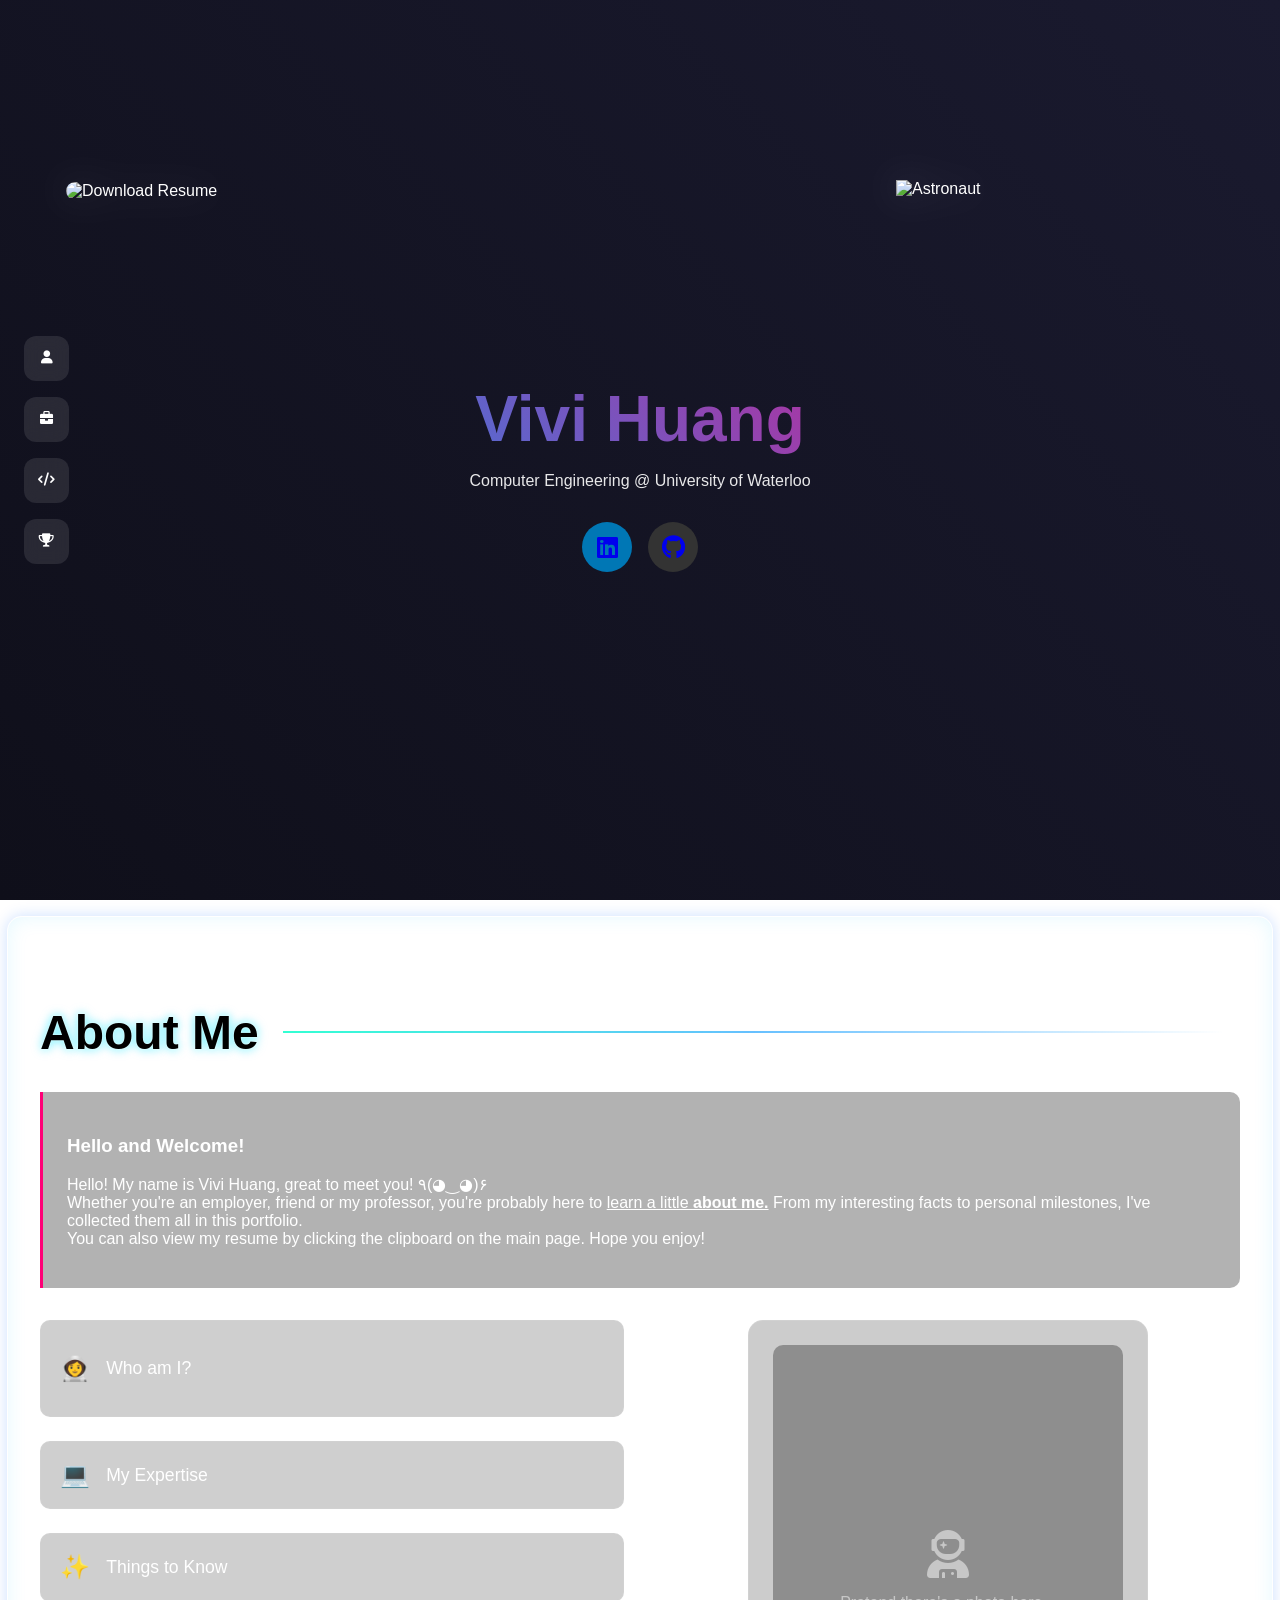
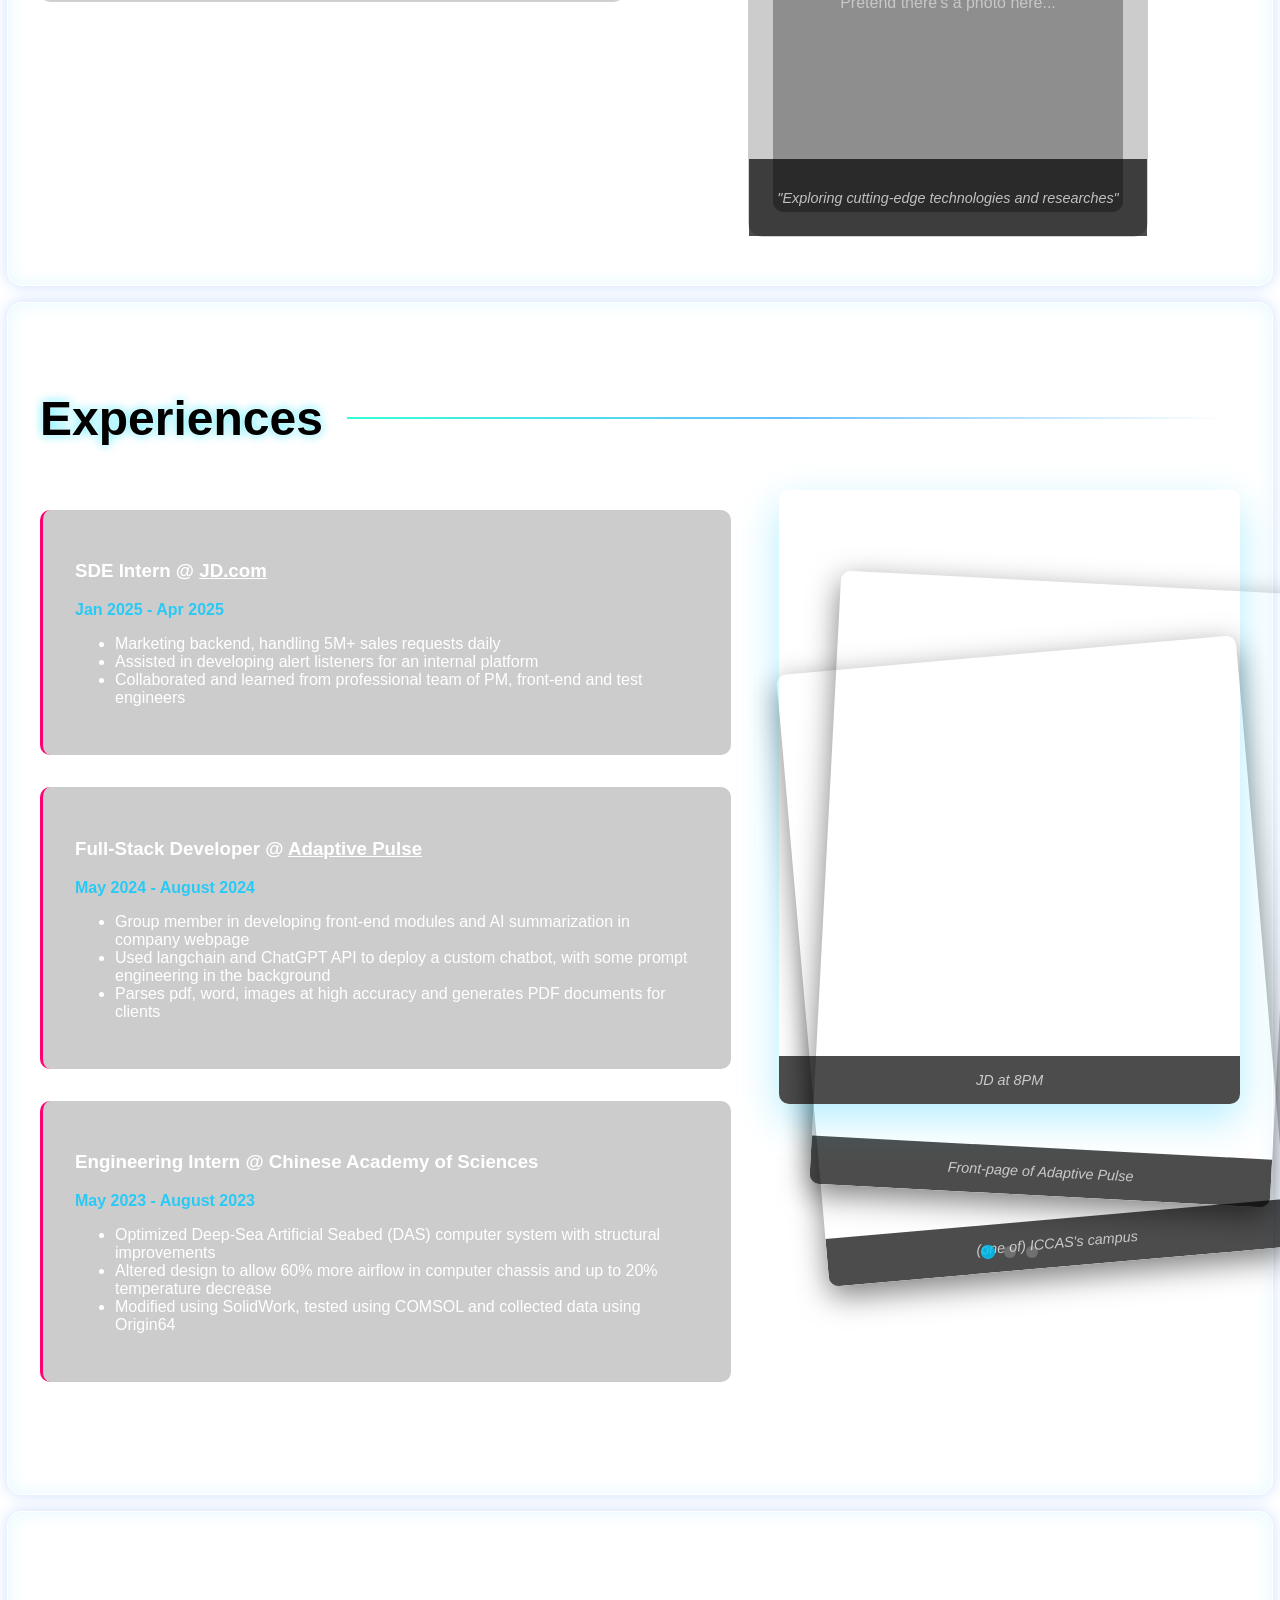
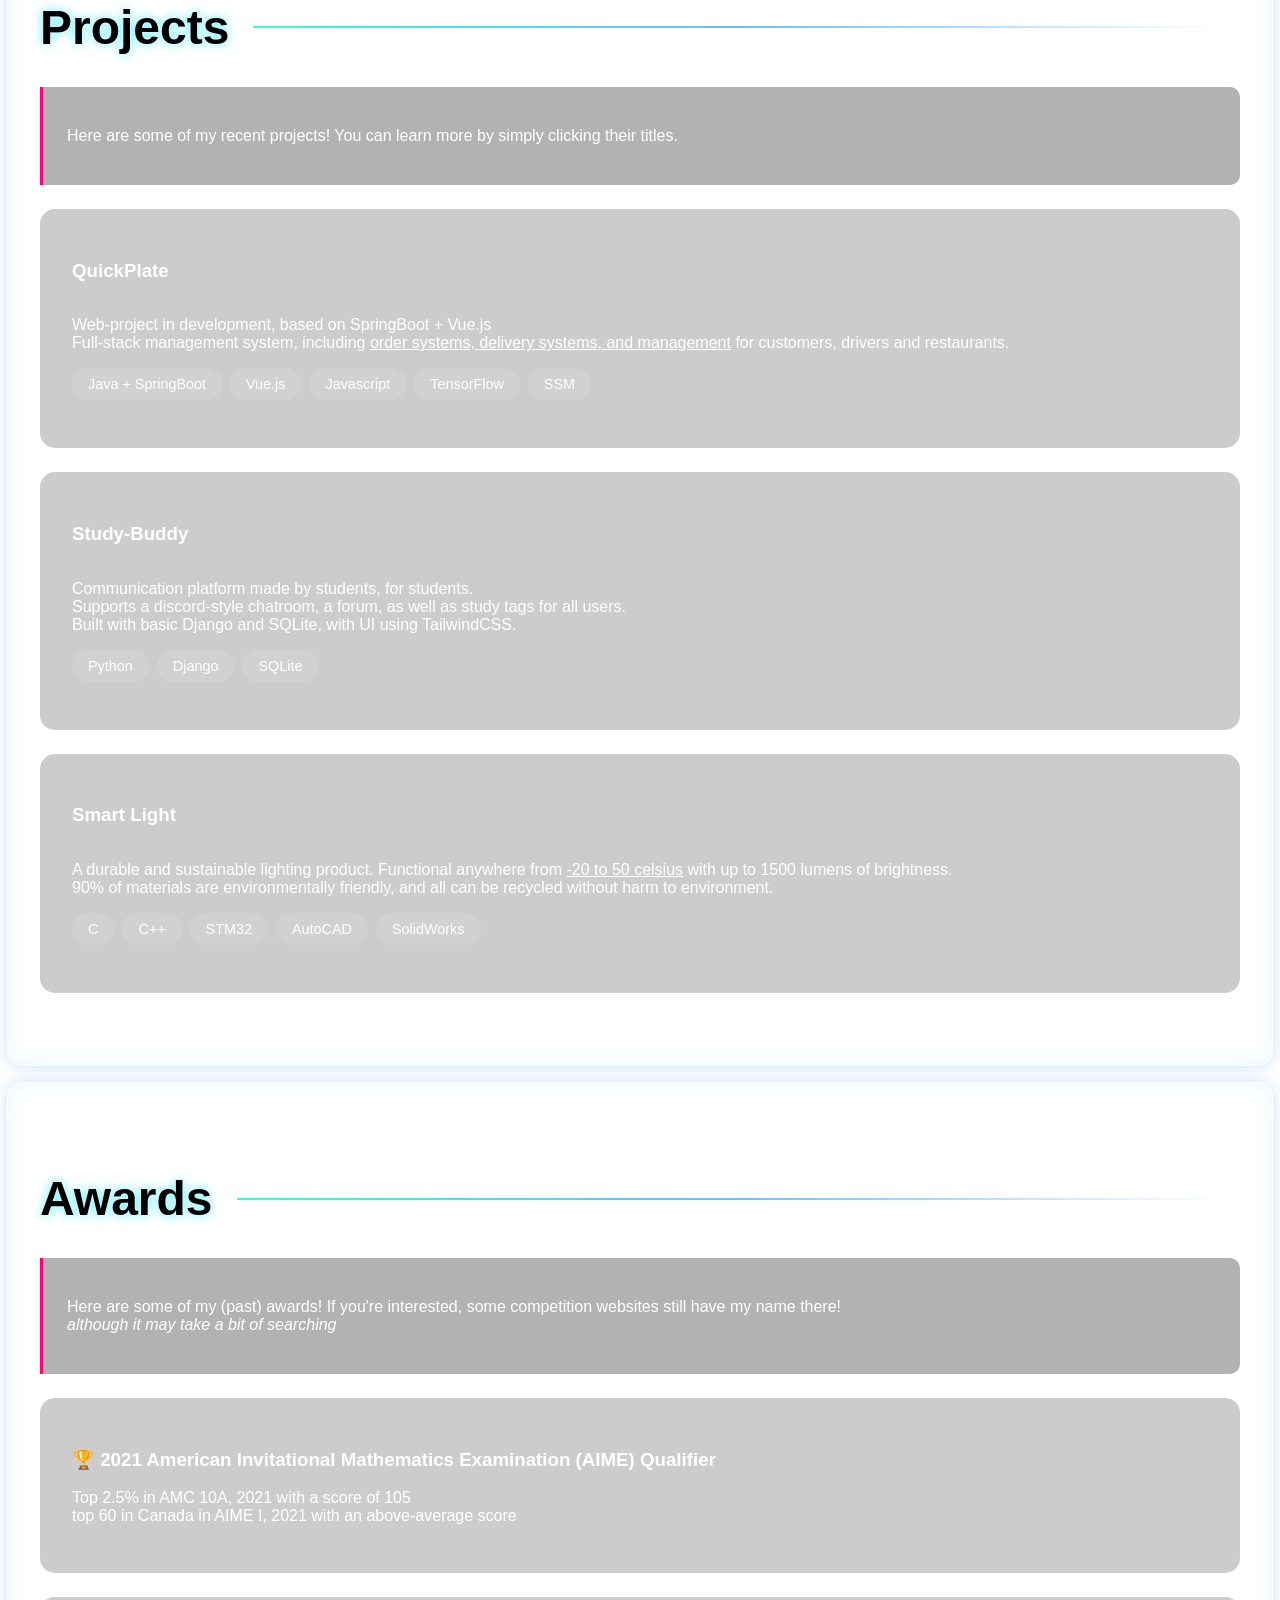
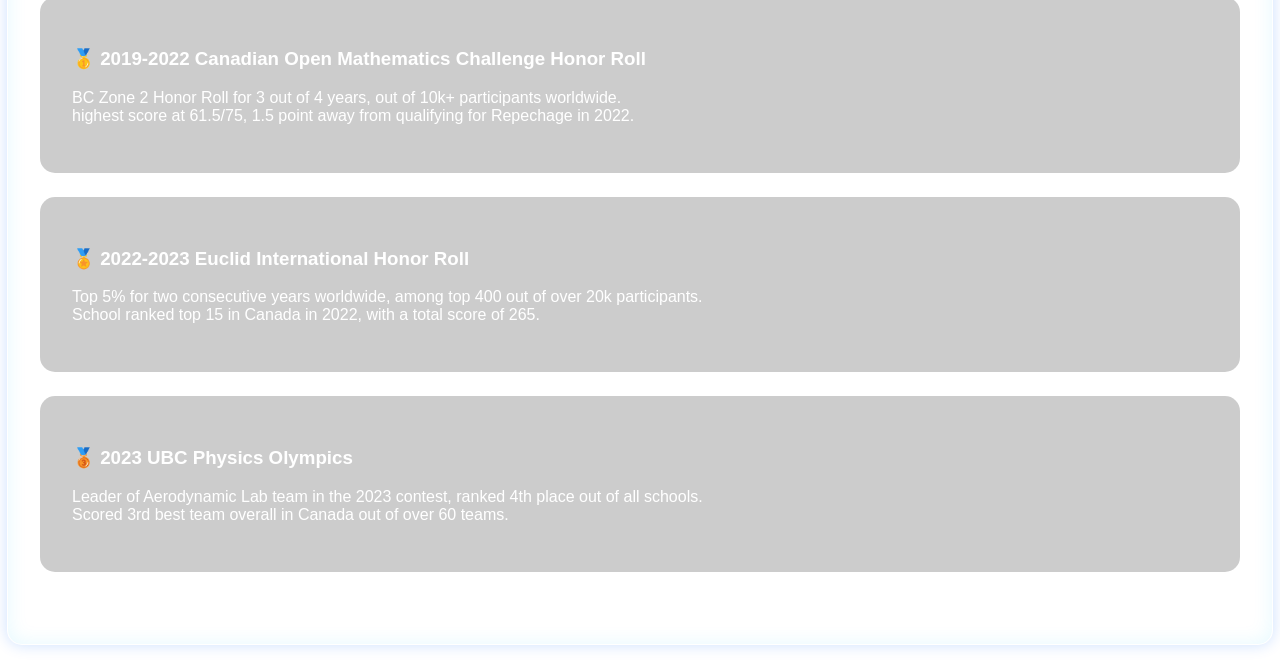
==== index.html @ 2913350b "Removed footer" ====
<!DOCTYPE html>
<html lang="en">
<head>
    <meta charset="UTF-8">
    <meta name="viewport" content="width=device-width, initial-scale=1.0">
    <title>Vivi Huang - Portfolio</title>
    <link rel="stylesheet" href="https://cdnjs.cloudflare.com/ajax/libs/font-awesome/6.0.0/css/all.min.css">
    <link rel="stylesheet" href="styles.css">
</head>
<body>
    <div class="stars"></div>
    
    <nav class="sidebar">
        <button class="nav-btn" data-section="about"><i class="fas fa-user"></i></button>
        <button class="nav-btn" data-section="experience"><i class="fas fa-briefcase"></i></button>
        <button class="nav-btn" data-section="projects"><i class="fas fa-code"></i></button>
        <button class="nav-btn" data-section="awards"><i class="fas fa-trophy"></i></button>
    </nav>

    <section class="parallax-bg">
        <div class="header-content">
            <h1 class="dynamic-title">Vivi Huang</h1>
            <p class="tagline">Computer Engineering @ University of Waterloo</p>
            <div class="social-container">
                <a href="https://www.linkedin.com/in/vivi-huang-45254223b/" class="social-btn linkedin" target="_blank"><i class="fab fa-linkedin"></i></a>
                <a href="https://github.com/Ctr-cv" class="social-btn github" target="_blank"><i class="fab fa-github"></i></a>
            </div>
        </div>
        <img src="photos/resume-photo.png" 
            alt="Download Resume" 
            class="resume-float"
            id="resume-download">
        <img src="photos/astronaut2.png" 
            alt="Astronaut" 
            class="astronaut">
    </section>

    <!-- Content Sections -->
    <section id="about" class="neon-card" data-section="about">
        <h2 class="section-header" data-text="About Me"></h2>
        <div class="info-box">
            <h3>Hello and Welcome!</h3>
            <p> Hello! My name is Vivi Huang, great to meet you! ٩(◕‿◕)۶ <br> Whether you're an employer, friend or my professor,
                you're probably here to <u>learn a little <b>about me.</b></u> From my interesting facts to personal milestones, 
                I've collected them all in this portfolio. <br> You can also view my resume by clicking the clipboard on the main page. Hope you enjoy! 
            </p>
        </div>
        
        <div class="about-container">
            <!-- Left Column - Interactive Sections -->
            <div class="about-content">
                <div class="accordion-item">
                    <button class="accordion-header">
                        <span class="accordion-icon">👩‍🚀</span>
                        <p>Who am I?</p>
                    </button>
                    <div class="accordion-content">
                        <ul>
                            <li>Engineer, scientist, and developer in training at <b>UWaterloo Computer Engineering</b></li>
                            <li>Previous SDE intern at JD.com marketing backend team/li>
                            <li>Driven by curiosity and love for problem solving - I don't stop until I find a solution.</li>
                            <li>A little bit of competitive math & physics background</li>
                        </ul>
                    </div>
                </div>
                
                <div class="accordion-item">
                    <button class="accordion-header">
                        <span class="accordion-icon">💻</span>
                        My Expertise
                    </button>
                    <div class="accordion-content">
                        <div class="tech-stack">
                            <span class="tech-item">C++</span>
                            <span class="tech-item">Python + Django</span>
                            <span class="tech-item">Java + SSM</span>
                            <span class="tech-item">MySQL</span>
                            <span class="tech-item">Git</span>
                        </div>
                        <ul>
                            <li>Worked on 2 co-op/internships in web-development</li>
                            <li>Solid background in Data Structures & Algorithms and OOP programming</li>
                            <li>Experience with AI web modules and LLM deployments using Langchain</li>
                        </ul>
                    </div>
                </div>
                
                <div class="accordion-item">
                    <button class="accordion-header">
                        <span class="accordion-icon">✨</span>
                        Things to Know
                    </button>
                    <div class="accordion-content">
                        <ul>
                            <li>I studied digital circuits and assembly-programming at school</li>
                            <li>Designed Smart Light, a STM32-based product that provides bright outdoors lighting with minimal power consumption</li>
                            <li>Reached top 60 in AIME I 2021 and app. top 200 in COMC 2022, in Canada</li>
                            <li>I enjoy playing piano and oboe, as well as playing badminton in my rec times</li>
                        </ul>
                    </div>
                </div>
            </div>
            
            <!-- Right Column - Photo -->
            <div class="about-photo">
                <div class="photo-frame">
                    <div class="photo-placeholder">
                        <i class="fas fa-user-astronaut"></i>
                        <p>Pretend there's a photo here...</p>
                    </div>
                    <div class="photo-caption">
                        <p>"Exploring cutting-edge technologies and researches"</p>
                    </div>
                </div>
            </div>
        </div>
    </section>

    <!-------------------------- Experience Section ------------------------------->
    <section id="experience" class="neon-card" data-section="experience">
        <h2 class="section-header" data-text="Experiences"></h2>
        
        <div class="experience-container">
            <!-- Left Column - Timeline -->
            <div class="timeline">
                <div class="timeline-item">
                    <h3>SDE Intern @ <u>JD.com</u></h3>
                    <p class="timeline-date">Jan 2025 - Apr 2025</p>
                    <ul>
                        <li>Marketing backend, handling 5M+ sales requests daily</li>
                        <li>Assisted in developing alert listeners for an internal platform</li>
                        <li>Collaborated and learned from professional team of PM, front-end and test engineers</li>
                    </ul>
                </div>
                
                <div class="timeline-item">
                    <h3>Full-Stack Developer @ <u>Adaptive Pulse</u></h3>
                    <p class="timeline-date">May 2024 - August 2024</p>
                    <ul>
                        <li>Group member in developing front-end modules and AI summarization in company webpage</li>
                        <li>Used langchain and ChatGPT API to deploy a custom chatbot, with some prompt engineering in the background</li>
                        <li>Parses pdf, word, images at high accuracy and generates PDF documents for clients</li>
                    </ul>
                </div>
                
                <div class="timeline-item">
                    <h3>Engineering Intern @ Chinese Academy of Sciences</h3>
                    <p class="timeline-date">May 2023 - August 2023</p>
                    <ul>
                        <li>Optimized Deep-Sea Artificial Seabed (DAS) computer system with structural improvements</li>
                        <li>Altered design to allow 60% more airflow in computer chassis and up to 20% temperature decrease</li>
                        <li>Modified using SolidWork, tested using COMSOL and collected data using Origin64</li>
                    </ul>
                </div>
            </div>
            
            <!-- Right Column - Photos -->
            <div class="experience-gallery">
                <div class="photo-stack">
                    <div class="photo-item photo-1 active-photo" data-index="0">
                        <div class="photo-caption">JD at 8PM</div>
                    </div>
                    <div class="photo-item photo-2" data-index="1">
                        <div class="photo-caption">Front-page of Adaptive Pulse</div>
                    </div>
                    <div class="photo-item photo-3" data-index="2">
                        <div class="photo-caption">(one of) ICCAS's campus</div>
                    </div>
                </div>
                <div class="photo-nav-dots">
                    <span class="dot active" data-target="0"></span>
                    <span class="dot" data-target="1"></span>
                    <span class="dot" data-target="2"></span>
                </div>
            </div>
        </div>
    </section>

    <!----------------------- Project Section------------------------>
    <section id="projects" class="neon-card" data-section="projects">
        <h2 class="section-header" data-text="Projects"></h2>
        <div class = "info-box">
            <p>Here are some of my recent projects! You can learn more by simply clicking their titles.</p>
        </div>
        <div class="project-card">
            <a href="https://github.com/Ctr-cv/" class="project-title" target="_blank">
                <h3>QuickPlate</h3>
            </a>
            <p>Web-project in development, based on SpringBoot + Vue.js <br>
                Full-stack management system, including <u>order systems, delivery systems, and management</u> for customers, drivers and restaurants. <br> 
            </p>
            <div class="tech-stack">
                <span class="tech-item">Java + SpringBoot</span>
                <span class="tech-item">Vue.js</span>
                <span class="tech-item">Javascript</span>
                <span class="tech-item">TensorFlow</span>
                <span class="tech-item">SSM</span>
            </div>
        </div>
        
        <div class="project-card">
            <a href="https://github.com/Ctr-cv/Study-Buddy" class="project-title" target="_blank">
                <h3>Study-Buddy</h3>
            </a>
            <p>Communication platform made by students, for students. <br> 
                Supports a discord-style chatroom, a forum, as well as study tags for all users. <br>
                Built with basic Django and SQLite, with UI using TailwindCSS. 
            </p>
            <div class="tech-stack">
                <span class="tech-item">Python</span>
                <span class="tech-item">Django</span>
                <span class="tech-item">SQLite</span>
            </div>
        </div>

        <div class="project-card">
            <a href="https://github.com/Ctr-cv/Smart-Light" class="project-title" target="_blank">
                <h3>Smart Light</h3>
            </a>
            <p>A durable and sustainable lighting product. Functional anywhere from <u>-20 to 50 celsius</u> with up to 1500 lumens of brightness. 
                <br>
                90% of materials are environmentally friendly, and all can be recycled without harm to environment.
            </p>
            <div class="tech-stack">
                <span class="tech-item">C</span>
                <span class="tech-item">C++</span>
                <span class="tech-item">STM32</span>
                <span class="tech-item">AutoCAD</span>
                <span class="tech-item">SolidWorks</span>
            </div>
        </div>

    </section>

    <section id="awards" class="neon-card" data-section="awards">
        <h2 class="section-header" data-text="Awards"></h2>
        <div class = "info-box">
            <p>Here are some of my (past) awards! If you're interested, some competition websites still have my name there! <br>
                <i>although it may take a bit of searching</i>
            </p>
        </div>
        <div class="project-card">
            <h3>🏆 2021 American Invitational Mathematics Examination (AIME) Qualifier</h3>
            <p>Top 2.5% in AMC 10A, 2021 with a score of 105<br>
                top 60 in Canada in AIME I, 2021 with an above-average score <br>
            </p>
        </div>
        <div class="project-card">
            <h3>🥇 2019-2022 Canadian Open Mathematics Challenge Honor Roll</h3>
            <p>BC Zone 2 Honor Roll for 3 out of 4 years, out of 10k+ participants worldwide. <br>
                highest score at 61.5/75, 1.5 point away from qualifying for Repechage in 2022. <br>
            </p>
        </div>
        <div class="project-card">
            <h3>🏅 2022-2023 Euclid International Honor Roll</h3>
            <p> Top 5% for two consecutive years worldwide, among top 400 out of over 20k participants. <br>
                School ranked top 15 in Canada in 2022, with a total score of 265. <br>
            </p>
        </div>

        <div class="project-card">
            <h3>🥉 2023 UBC Physics Olympics</h3>
            <p> Leader of Aerodynamic Lab team in the 2023 contest, ranked 4th place out of all schools. <br>
                Scored 3rd best team overall in Canada out of over 60 teams. <br>
            </p>
        </div>
    </section>
    <script src="script.js"></script>
</body>
</html>
---- styles.css ----
/* Base Styles */

html, body {
  -ms-overflow-style: none;
  scrollbar-width: none;
}

body::-webkit-scrollbar {
  display: none;
}

body {
    color: white;
    overflow-x: hidden;
    font-family: 'Segoe UI', sans-serif;
    margin: 0;
    padding: 0;
    transition: background 1s ease;
}

/* Background Layers */
:root {
    --space-gradient-1: linear-gradient(45deg, #0f0f1a 0%, #1a1a2f 100%);
    --space-gradient-2: linear-gradient(45deg, #0f1a1f 0%, #1a2f2a 100%);
    --space-gradient-3: linear-gradient(45deg, #1f0f1a 0%, #2a1a2f 100%);
    --space-gradient-4: linear-gradient(45deg, #0f1f1a 0%, #1a2f2f 100%);
    --accent: #ff0076;
}

body::before {
    content: '';
    position: fixed;
    top: 0;
    left: 0;
    width: 100vw;
    height: 100vh;
    background: var(--space-gradient-1);
    z-index: -2;
}

/* Header Section */
.parallax-bg {
    height: 100vh;
    display: flex;
    align-items: center;
    justify-content: center;
    position: relative;
}

.header-content {
    text-align: center;
    z-index: 10;
    width: 100%;
    padding: 0 2rem;
}

.dynamic-title {
    font-size: 4rem;
    background: linear-gradient(45deg, #009ffd, #ff0076);
    -webkit-background-clip: text;
    background-clip: text;
    color: transparent;
    animation: titleFloat 3s ease-in-out infinite;
    margin-bottom: 1rem;
}

.tagline {
    font-size: 1 rem;
    color: rgba(255,255,255,0.9);
    margin-bottom: 2rem;
}

@keyframes titleFloat {
    0%, 100% { transform: translateY(0); }
    50% { transform: translateY(-10px); }
}

@keyframes twinkle {
    0%, 100% { opacity: 0.15; }
    50% { opacity: 1; }
}

/* Astronaut styling */

.resume-float {
    position: absolute;
    left: 5%;
    top: 20%;
    width: 25vw;
    max-width: 400px;
    min-width: 200px;
    z-index: 5;
    animation: floatOpposite 10s ease-in-out infinite;
    filter: drop-shadow(0 0 20px rgba(255,255,255,0.2));
    cursor: pointer;
    transition: all 0.3s ease;
    border-radius: 15px;
    border: 2px solid transparent;
}

@keyframes floatOpposite {
    0%, 100% { transform: translateY(0) rotate(-5deg); }
    50% { transform: translateY(-30px) rotate(5deg); }
}

.resume-float:hover {
    filter: drop-shadow(0 0 25px rgba(0,200,255,0.5));
    border-color: rgba(0,200,255,0.5);
}

.astronaut {
    position: absolute;
    right: 5%;
    top: 20%;
    width: 25vw;
    max-width: 400px;
    min-width: 200px;
    z-index: 5;
    animation: float 10s ease-in-out infinite;
    filter: drop-shadow(0 0 20px rgba(255,255,255,0.2));
}

@keyframes float {
    0%, 100% { transform: translateY(0); }
    50% { transform: translateY(-30px); }
}

/* Content Sections Base Styles*/
.neon-card {
    min-height: 85vh;
    padding: 3rem 2rem;
    margin: 1rem auto;
    border-radius: 15px;
    max-width: 1200px;
    position: relative;
    z-index: 2;
    background: transparent;
    backdrop-filter: blur(8px) !important;
    border: 1px solid rgba(255, 255, 255, 0.1) !important;
    box-shadow: 
        0 0 15px rgba(0, 100, 255, 0.2),
        inset 0 0 20px rgba(0, 200, 255, 0.1) !important;
}

.section-header {
    font-size: 3rem;
    margin-bottom: 2rem;
    position: relative;
    display: flex;
    align-items: center;
    gap: 1.5rem;
    width: 100%;
}

.section-header::before {
    content: attr(data-text);
    position: relative;
    color: black;
    text-shadow: 
        0 0 2px rgba(255,255,255,0.8),
        0 0 8px rgba(100,255,255,0.6),
        0 0 12px rgba(0,200,255,0.4);
    z-index: 1;
    white-space: nowrap;
}

.section-header::after {
    content: '';
    position: relative;
    flex-grow: 1;
    height: 2px;
    background: linear-gradient(90deg, 
        rgba(0,255,200,0.8) 0%, 
        rgba(0,150,255,0.6) 50%, 
        transparent 100%);
    margin-right: 1rem;
}

/* Individual gradient definitions */
[data-section="about"] .section-header {
    --grad-start: #072da8;
    --grad-end: #ff00a2;
}
[data-section="experience"] .section-header {
    --grad-start: #00ff88;
    --grad-end: #ff006e;
}
[data-section="projects"] .section-header {
    --grad-start: #7d00ff;
    --grad-end: #ff9100;
}
[data-section="awards"] .section-header {
    --grad-start: #ff0080;
    --grad-end: #00ffd5;
}

/* Navigation */
.sidebar {
    position: fixed;
    left: 1.5rem;
    top: 50%;
    transform: translateY(-50%);
    display: flex;
    flex-direction: column;
    gap: 1rem;
    z-index: 1000;
}

.nav-btn {
    width: 45px;
    height: 45px;
    border-radius: 12px;
    background: rgba(255,255,255,0.1);
    backdrop-filter: blur(8px);
    display: flex;
    align-items: center;
    justify-content: center;
    cursor: pointer;
    transition: 0.3s;
    border: none;
    color: white;
}

.nav-btn:hover {
    transform: translateX(-8px);
    background: var(--accent);
}

/* Social Buttons */
.social-container {
    display: flex;
    gap: 1rem;
    justify-content: center;
    margin-top: 2rem;
}

.social-btn {
    width: 50px;
    height: 50px;
    border-radius: 50%;
    display: flex;
    align-items: center;
    justify-content: center;
    font-size: 1.5rem;
    transition: 0.3s;
    text-decoration: none;
}

.linkedin { background: #0077b5; }
.github { background: #333; }

.social-btn:hover {
    transform: scale(1.2) rotate(360deg);
}

/* Stars */
.stars {
    position: fixed;
    top: 0;
    left: 0;
    width: 100%;
    height: 100%;
    overflow: hidden;
    pointer-events: none;
    z-index: 2;
}

.star {
    border-radius: 50%;
    position: absolute;
    will-change: transform;
    background-color: white;
}

/* Content Component: About Me*/
.info-box {
    background: rgba(0,0,0,0.3);
    backdrop-filter: blur(5px);
    border-left: 3px solid var(--accent);
    padding: 1.5rem;
    margin: 1rem 0;
    border-radius: 0 10px 10px 0;
}

.tech-stack {
    display: flex;
    gap: 0.5rem;
    flex-wrap: wrap;
    margin: 1rem 0;
}

.tech-item {
    background: rgba(255,255,255,0.1);
    padding: 0.5rem 1rem;
    border-radius: 20px;
    font-size: 0.9rem;
    transition: all 0.4s ease;
    position: relative;
    overflow: hidden;
    z-index: 1;
}

.tech-item::before {
    content: '';
    position: absolute;
    top: 0;
    left: 0;
    width: 100%;
    height: 100%;
    background: linear-gradient(45deg, 
        rgba(255,50,50,0.1) 0%, 
        rgba(200,0,0,0.2) 100%);
    z-index: -1;
    opacity: 0;
    transition: opacity 0.3s ease;
}

.tech-item:hover {
    transform: translateY(-2px);
    box-shadow: 0 4px 8px rgba(255,0,0,0.1);
}

.tech-item:hover::before {
    opacity: 1;
}

/* Add subtle pulse animation on hover */
.tech-item:hover::after {
    content: '';
    position: absolute;
    top: 50%;
    left: 50%;
    width: 100%;
    height: 100%;
    background: radial-gradient(
        circle at center,
        rgba(191, 104, 104, 0.3) 0%,
        transparent 70%
    );
    transform: translate(-50%, -50%);
    z-index: -1;
    border-radius: 20px;
}

.project-card {
    position: relative;
    padding: 2rem;
    margin: 1.5rem 0;
    border-radius: 15px;
    overflow: hidden;
    transition: 0.3s;
    background: rgba(0,0,0,0.2);
}

.project-title {
    text-decoration: none;
    position: relative;
    display: inline-block;
}

.project-title h3 {
    color: white;
    transition: all 0.3s ease;
    position: relative;
    border-radius: 4px;
}

.project-title:hover h3 {
    text-shadow: 0 0 20px rgba(222, 0, 0, 0.8);
}

.project-title:hover::after {
    opacity: 1;
    color: rgba(0,200,255,0.8);
}

.experience-container {
    display: grid;
    grid-template-columns: 1.5fr 1fr;
    gap: 3rem;
    align-items: start;
}

.experience-gallery {
    position: sticky;
    top: 2rem;
    height: 100vh;
    perspective: 1000px;
    z-index: 3;
}

.photo-stack {
    position: relative;
    height: 80vh;
    margin-top: 2rem;
    z-index: 3;
}

.photo-item {
    position: absolute;
    width: 100%;
    height: auto;
    aspect-ratio: 3/4;
    border-radius: 10px;
    overflow: hidden;
    background-size: cover;
    background-position: center;
    box-shadow: 0 10px 30px rgba(0,0,0,0.5);
    transition: all 0.5s ease;
    transform-style: preserve-3d;
    cursor: pointer;
    transition: all 0.5s cubic-bezier(0.25, 0.8, 0.25, 1);
    z-index: 3;
}

.active-photo {
    z-index: 10 !important;
    transform: rotateZ(0deg) translateY(-20px) !important;
    box-shadow: 0 15px 40px rgba(0,200,255,0.3) !important;
}

.photo-nav-dots {
    display: flex;
    justify-content: center;
    gap: 10px;
    margin-top: 1rem;
    z-index: 20;
    position: relative;
}

.dot {
    width: 12px;
    height: 12px;
    border-radius: 50%;
    background: rgba(255,255,255,0.2);
    cursor: pointer;
    transition: all 0.3s ease;
}

.dot.active {
    background: rgba(0,200,255,0.8);
    transform: scale(1.2);
}

.photo-1 {
    top: 0;
    right: 0;
    z-index: 5;
    background: linear-gradient(45deg, #0f0f1a, #1a1a2f);
    transform: rotateZ(-2deg);
}

.photo-2 {
    top: 10%;
    right: -10%;
    z-index: 4;
    background: linear-gradient(45deg, #0f1a1f, #1a2f2a);
    transform: rotateZ(3deg);
}

.photo-3 {
    top: 20%;
    right: -5%;
    z-index: 3;
    background: linear-gradient(45deg, #1f0f1a, #2a1a2f);
    transform: rotateZ(-5deg);
}

.photo-caption {
    position: absolute;
    bottom: 0;
    left: 0;
    right: 0;
    background: rgba(0,0,0,0.7);
    padding: 1rem;
    text-align: center;
    font-size: 0.9rem;
}

.photo-1 { background-image: url('photos/JD.png')}
.photo-2 { background-image: url('photos/adaptive_pulse.png')}
.photo-3 { background-image: url('photos/ICCAS.png') }

.timeline {
    position: relative;
    padding: 2rem 0;
}

.timeline-item {
    position: relative;
    padding: 2rem;
    margin-bottom: 2rem;
    background: rgba(0,0,0,0.2);
    border-radius: 10px;
    border-left: 3px solid var(--accent);
    transition: all 0.3s ease;
}

.timeline-item:hover {
    transform: translateX(10px);
    background: rgba(0,0,0,0.3);
}

.timeline-date {
    color: rgba(0, 200, 255, 0.8);
    margin: 0.5rem 0;
    font-weight: bold;
}

@media (max-width: 1024px) {
    .experience-container {
        grid-template-columns: 1fr;
    }
    
    .experience-gallery {
        display: none;
    }
}
.about-container {
    display: grid;
    grid-template-columns: 1fr 1fr;
    gap: 2rem;
    margin-top: 2rem;
}

.about-content {
    display: flex;
    flex-direction: column;
    gap: 1.5rem;
}

.about-photo {
    display: flex;
    justify-content: center;
    align-items: flex-start;
}

.photo-frame {
    background: rgba(0,0,0,0.2);
    border: 1px solid rgba(255,255,255,0.1);
    border-radius: 15px;
    padding: 1.5rem;
    width: 100%;
    max-width: 350px;
    backdrop-filter: blur(5px);
}

.photo-placeholder {
    background: rgba(0,0,0,0.3);
    aspect-ratio: 3/4;
    display: flex;
    flex-direction: column;
    justify-content: center;
    align-items: center;
    border-radius: 10px;
    color: rgba(255,255,255,0.5);
    font-size: 3rem;
}

.photo-placeholder p {
    margin-top: 1rem;
    font-size: 1rem;
}

.photo-caption {
    margin-top: 1rem;
    text-align: center;
    font-style: italic;
    color: rgba(255,255,255,0.7);
}

.accordion-item {
    background: rgba(0,0,0,0.2);
    border-radius: 10px;
    overflow: hidden;
    border: 1px solid rgba(255,255,255,0.1);
}

.accordion-header {
    width: 100%;
    padding: 1.2rem;
    background: rgba(255,255,255,0.05);
    border: none;
    color: white;
    text-align: left;
    font-size: 1.1rem;
    display: flex;
    align-items: center;
    gap: 1rem;
    cursor: pointer;
    position: relative;
    overflow: hidden;
    transition: all 0.4s ease;
}

.accordion-header:hover::before {
    left: 100%;
}

.accordion-header:hover {
    box-shadow: 0 0 20px rgba(46, 191, 186, 0.3);
    border-color: rgba(0, 255, 200, 0.3);
}

.accordion-header span {
    position: relative;
    z-index: 1;
}

.accordion-icon {
    font-size: 1.5rem;
}

.accordion-content {
    max-height: 0;
    overflow: hidden;
    transition: max-height 0.3s ease;
    padding: 0 1.2rem;
    background: rgba(0,0,0,0.1);
}

.accordion-item.active .accordion-content {
    max-height: 500px;
    padding: 1.2rem;
}

.accordion-item.active .accordion-header {
    animation: pulseGlow 2s infinite;
}

@media (max-width: 768px) {
    .about-container {
        grid-template-columns: 1fr;
    }
    
    .about-photo {
        order: -1;
    }
}

@media (max-width: 768px) {
    .dynamic-title {
        font-size: 2.5rem;
    }
    
    .astronaut {
        width: 40vw;
        right: 2%;
        top: 15%;
    }
    
    .sidebar {
        left: 0.5rem;
    }
    
    .neon-card {
        padding: 2rem 1rem;
        margin: 1rem;
    }
}

@keyframes pulseGlow {
    0%, 100% {
        box-shadow: 0 0 5px rgba(0, 200, 255, 0.3);
    }
    50% {
        box-shadow: 0 0 10px rgba(0, 255, 200, 0.4);
    }
}
    /* Footer Section */
.cosmic-footer {
    width: 100%;
    padding: 2rem 2rem;
    background: linear-gradient(135deg,
        rgba(255, 50, 100, 0.15) 0%,
        rgba(200, 0, 80, 0.25) 100%);
    backdrop-filter: blur(10px);
    border-top: 1px solid rgba(255, 100, 150, 0.3);
    position: relative;
    overflow: hidden;
    z-index: 2;
}

.cosmic-footer::before {
    content: '';
    position: absolute;
    top: 0;
    left: 0;
    width: 100%;
    height: 100%;
    background: url('data:image/svg+xml;utf8,<svg xmlns="http://www.w3.org/2000/svg" viewBox="0 0 100 100" preserveAspectRatio="none"><path fill="rgba(255,255,255,0.03)" d="M0,0 L100,0 L100,100 Q50,80 0,100 Z"/></svg>');
    background-size: 100%;
    background-repeat: no-repeat;
    background-position: bottom;
}

.footer-content {
    max-width: 1200px;
    margin: 0 auto;
    text-align: center;
    color: rgba(255, 255, 255, 0.9);
}

.footer-content p {
    margin: 0.5rem 0;
    font-size: 1.1rem;
}

.pulse-heart {
    display: inline-block;
    animation: heartPulse 2s infinite;
}

@keyframes heartPulse {
    0%, 100% { transform: scale(1); }
    50% { transform: scale(1.2); }
}

.footer-divider {
    color: rgba(255, 255, 255, 0.4);
    margin: 0 0.5rem;
}
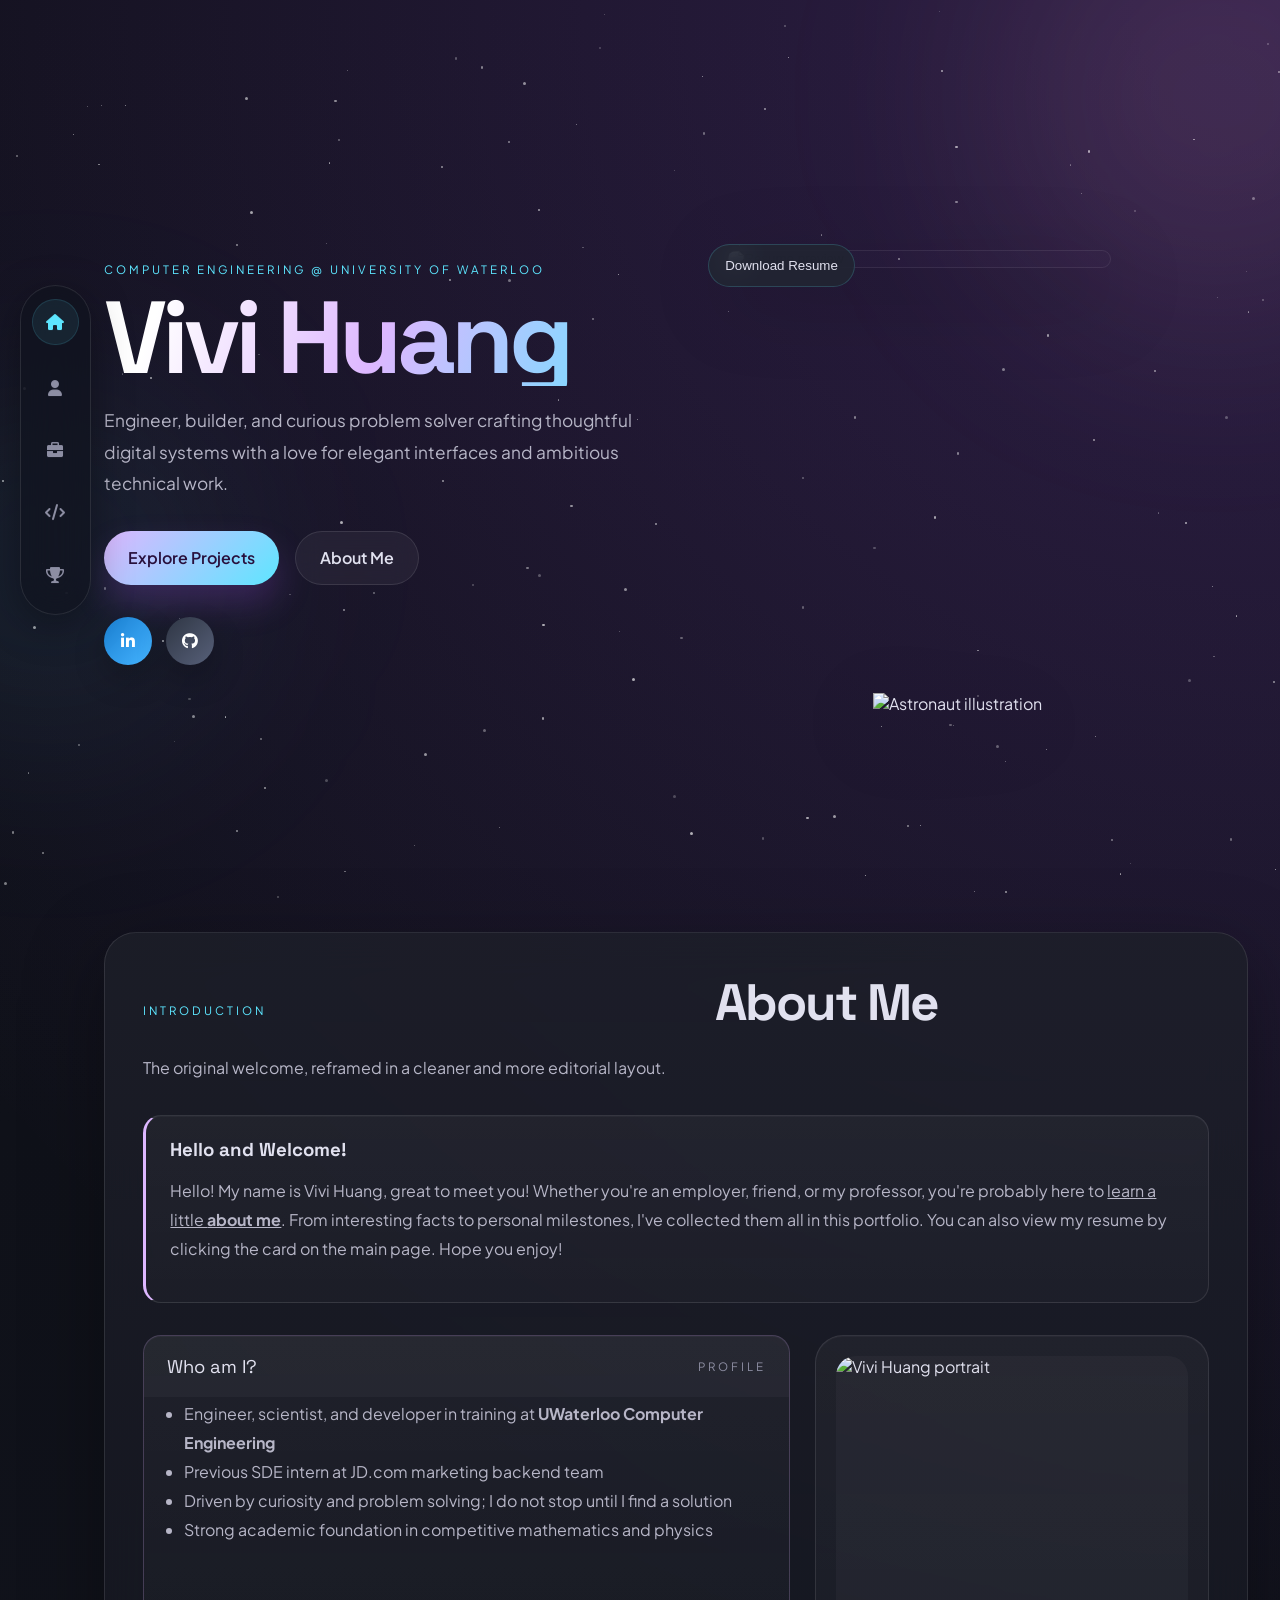
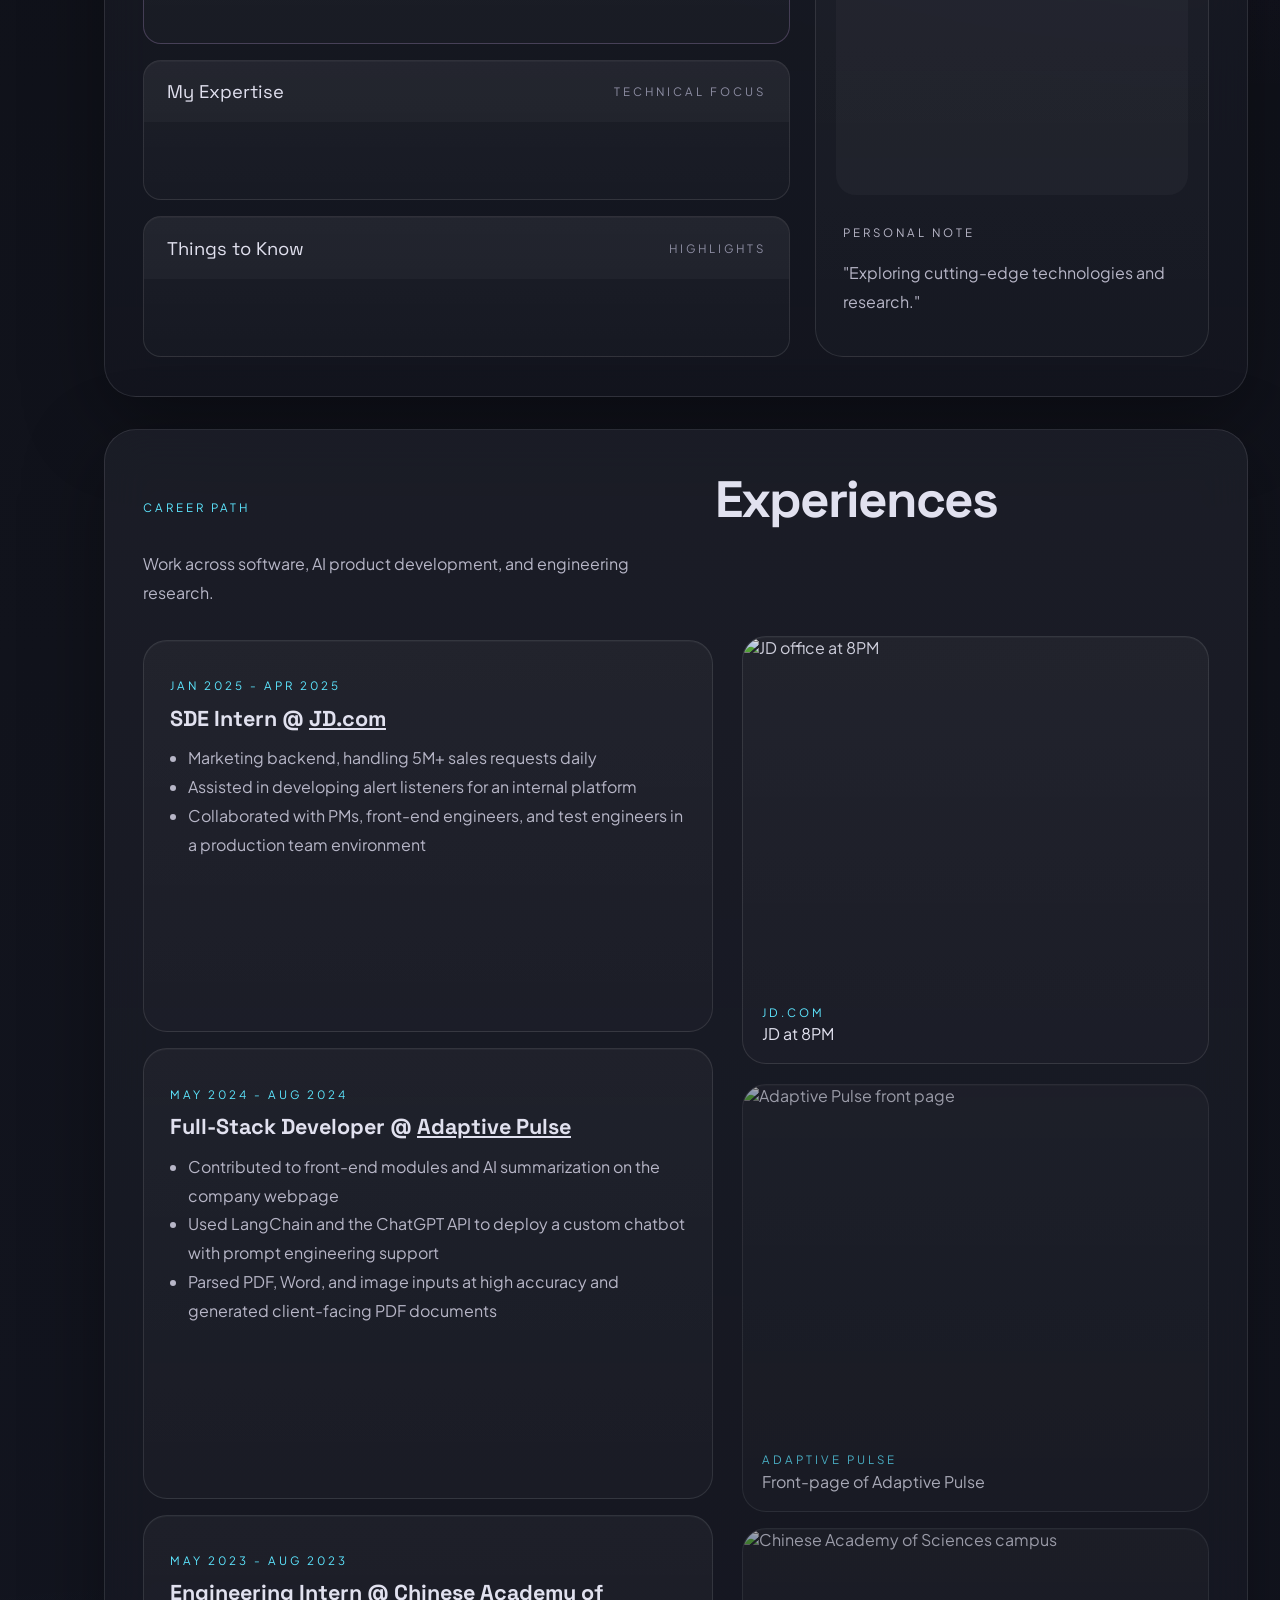
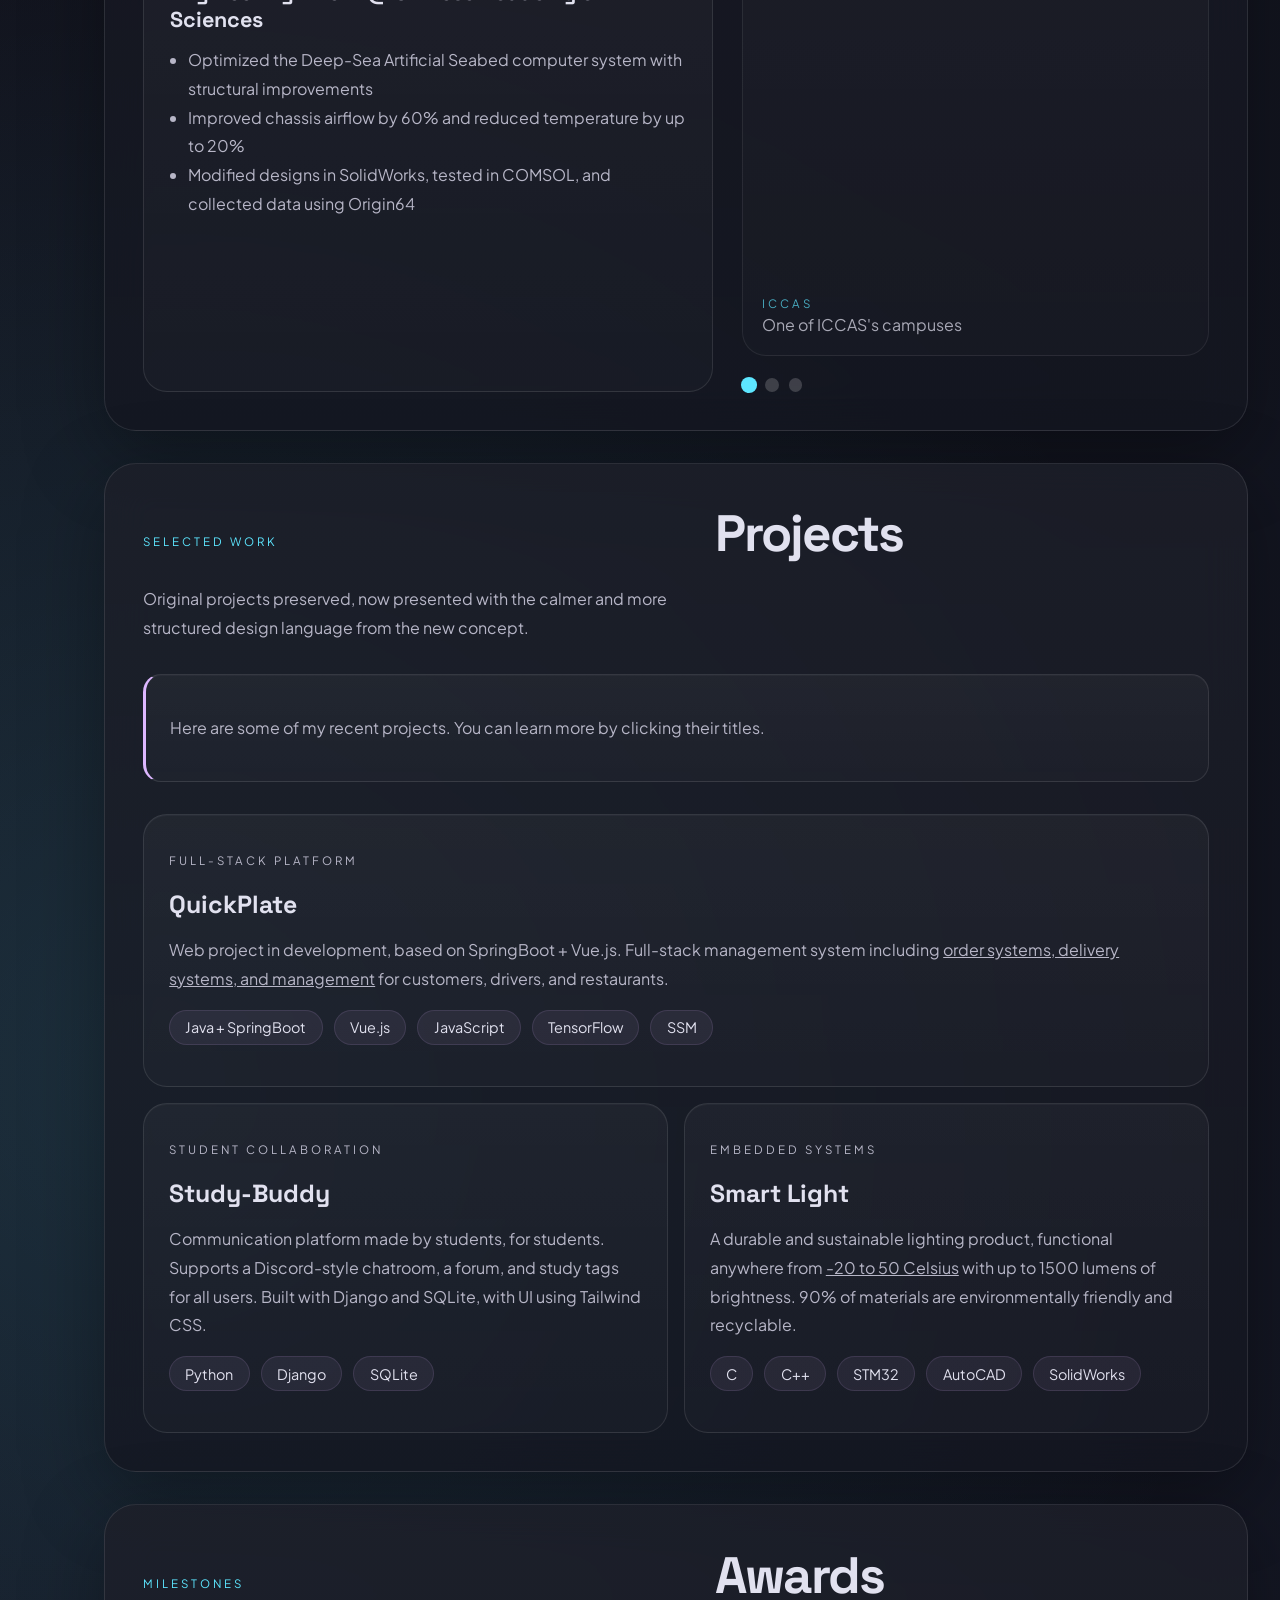
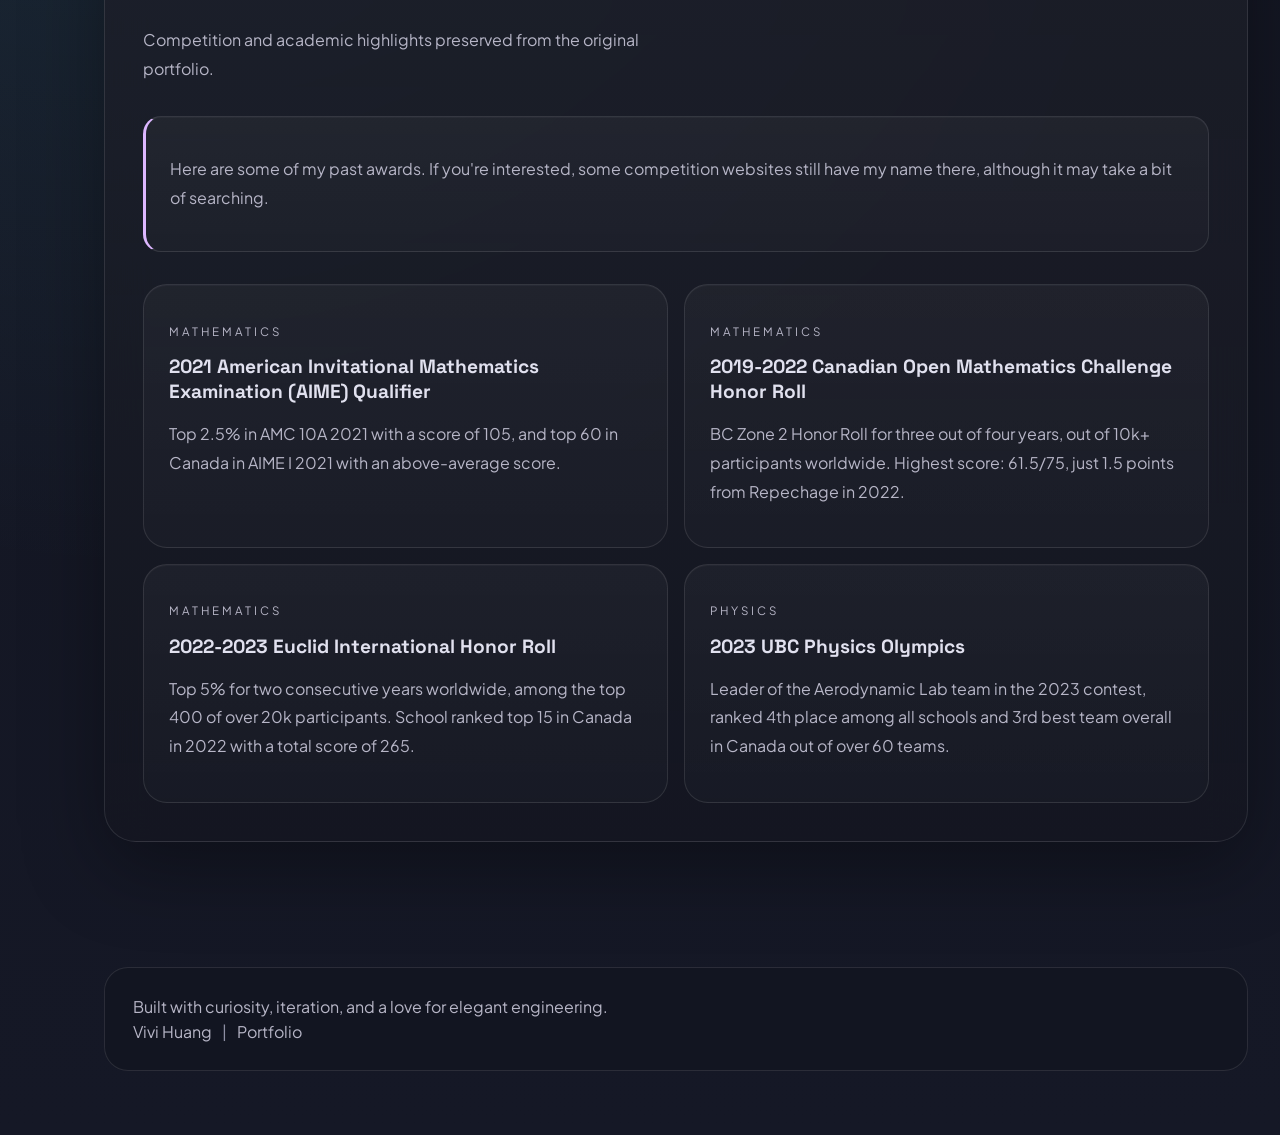
==== commit a9dd2b25: "feat: new design" ====
--- a/index.html
+++ b/index.html
@@ -1,271 +1,335 @@
-<!DOCTYPE html>
-<html lang="en">
-<head>
-    <meta charset="UTF-8">
-    <meta name="viewport" content="width=device-width, initial-scale=1.0">
-    <title>Vivi Huang - Portfolio</title>
-    <link rel="stylesheet" href="https://cdnjs.cloudflare.com/ajax/libs/font-awesome/6.0.0/css/all.min.css">
-    <link rel="stylesheet" href="styles.css">
-</head>
-<body>
-    <div class="stars"></div>
-    
-    <nav class="sidebar">
-        <button class="nav-btn" data-section="about"><i class="fas fa-user"></i></button>
-        <button class="nav-btn" data-section="experience"><i class="fas fa-briefcase"></i></button>
-        <button class="nav-btn" data-section="projects"><i class="fas fa-code"></i></button>
-        <button class="nav-btn" data-section="awards"><i class="fas fa-trophy"></i></button>
-    </nav>
-
-    <section class="parallax-bg">
-        <div class="header-content">
-            <h1 class="dynamic-title">Vivi Huang</h1>
-            <p class="tagline">Computer Engineering @ University of Waterloo</p>
-            <div class="social-container">
-                <a href="https://www.linkedin.com/in/vivi-huang-45254223b/" class="social-btn linkedin" target="_blank"><i class="fab fa-linkedin"></i></a>
-                <a href="https://github.com/Ctr-cv" class="social-btn github" target="_blank"><i class="fab fa-github"></i></a>
-            </div>
-        </div>
-        <img src="photos/resume-photo.png" 
-            alt="Download Resume" 
-            class="resume-float"
-            id="resume-download">
-        <img src="photos/astronaut2.png" 
-            alt="Astronaut" 
-            class="astronaut">
-    </section>
-
-    <!-- Content Sections -->
-    <section id="about" class="neon-card" data-section="about">
-        <h2 class="section-header" data-text="About Me"></h2>
-        <div class="info-box">
-            <h3>Hello and Welcome!</h3>
-            <p> Hello! My name is Vivi Huang, great to meet you! ٩(◕‿◕)۶ <br> Whether you're an employer, friend or my professor,
-                you're probably here to <u>learn a little <b>about me.</b></u> From my interesting facts to personal milestones, 
-                I've collected them all in this portfolio. <br> You can also view my resume by clicking the clipboard on the main page. Hope you enjoy! 
-            </p>
-        </div>
-        
-        <div class="about-container">
-            <!-- Left Column - Interactive Sections -->
-            <div class="about-content">
-                <div class="accordion-item">
-                    <button class="accordion-header">
-                        <span class="accordion-icon">👩‍🚀</span>
-                        <p>Who am I?</p>
-                    </button>
-                    <div class="accordion-content">
-                        <ul>
-                            <li>Engineer, scientist, and developer in training at <b>UWaterloo Computer Engineering</b></li>
-                            <li>Previous SDE intern at JD.com marketing backend team/li>
-                            <li>Driven by curiosity and love for problem solving - I don't stop until I find a solution.</li>
-                            <li>A little bit of competitive math & physics background</li>
-                        </ul>
-                    </div>
-                </div>
-                
-                <div class="accordion-item">
-                    <button class="accordion-header">
-                        <span class="accordion-icon">💻</span>
-                        My Expertise
-                    </button>
-                    <div class="accordion-content">
-                        <div class="tech-stack">
-                            <span class="tech-item">C++</span>
-                            <span class="tech-item">Python + Django</span>
-                            <span class="tech-item">Java + SSM</span>
-                            <span class="tech-item">MySQL</span>
-                            <span class="tech-item">Git</span>
-                        </div>
-                        <ul>
-                            <li>Worked on 2 co-op/internships in web-development</li>
-                            <li>Solid background in Data Structures & Algorithms and OOP programming</li>
-                            <li>Experience with AI web modules and LLM deployments using Langchain</li>
-                        </ul>
-                    </div>
-                </div>
-                
-                <div class="accordion-item">
-                    <button class="accordion-header">
-                        <span class="accordion-icon">✨</span>
-                        Things to Know
-                    </button>
-                    <div class="accordion-content">
-                        <ul>
-                            <li>I studied digital circuits and assembly-programming at school</li>
-                            <li>Designed Smart Light, a STM32-based product that provides bright outdoors lighting with minimal power consumption</li>
-                            <li>Reached top 60 in AIME I 2021 and app. top 200 in COMC 2022, in Canada</li>
-                            <li>I enjoy playing piano and oboe, as well as playing badminton in my rec times</li>
-                        </ul>
-                    </div>
-                </div>
-            </div>
-            
-            <!-- Right Column - Photo -->
-            <div class="about-photo">
-                <div class="photo-frame">
-                    <div class="photo-placeholder">
-                        <i class="fas fa-user-astronaut"></i>
-                        <p>Pretend there's a photo here...</p>
-                    </div>
-                    <div class="photo-caption">
-                        <p>"Exploring cutting-edge technologies and researches"</p>
-                    </div>
-                </div>
-            </div>
-        </div>
-    </section>
-
-    <!-------------------------- Experience Section ------------------------------->
-    <section id="experience" class="neon-card" data-section="experience">
-        <h2 class="section-header" data-text="Experiences"></h2>
-        
-        <div class="experience-container">
-            <!-- Left Column - Timeline -->
-            <div class="timeline">
-                <div class="timeline-item">
-                    <h3>SDE Intern @ <u>JD.com</u></h3>
-                    <p class="timeline-date">Jan 2025 - Apr 2025</p>
-                    <ul>
-                        <li>Marketing backend, handling 5M+ sales requests daily</li>
-                        <li>Assisted in developing alert listeners for an internal platform</li>
-                        <li>Collaborated and learned from professional team of PM, front-end and test engineers</li>
-                    </ul>
-                </div>
-                
-                <div class="timeline-item">
-                    <h3>Full-Stack Developer @ <u>Adaptive Pulse</u></h3>
-                    <p class="timeline-date">May 2024 - August 2024</p>
-                    <ul>
-                        <li>Group member in developing front-end modules and AI summarization in company webpage</li>
-                        <li>Used langchain and ChatGPT API to deploy a custom chatbot, with some prompt engineering in the background</li>
-                        <li>Parses pdf, word, images at high accuracy and generates PDF documents for clients</li>
-                    </ul>
-                </div>
-                
-                <div class="timeline-item">
-                    <h3>Engineering Intern @ Chinese Academy of Sciences</h3>
-                    <p class="timeline-date">May 2023 - August 2023</p>
-                    <ul>
-                        <li>Optimized Deep-Sea Artificial Seabed (DAS) computer system with structural improvements</li>
-                        <li>Altered design to allow 60% more airflow in computer chassis and up to 20% temperature decrease</li>
-                        <li>Modified using SolidWork, tested using COMSOL and collected data using Origin64</li>
-                    </ul>
-                </div>
-            </div>
-            
-            <!-- Right Column - Photos -->
-            <div class="experience-gallery">
-                <div class="photo-stack">
-                    <div class="photo-item photo-1 active-photo" data-index="0">
-                        <div class="photo-caption">JD at 8PM</div>
-                    </div>
-                    <div class="photo-item photo-2" data-index="1">
-                        <div class="photo-caption">Front-page of Adaptive Pulse</div>
-                    </div>
-                    <div class="photo-item photo-3" data-index="2">
-                        <div class="photo-caption">(one of) ICCAS's campus</div>
-                    </div>
-                </div>
-                <div class="photo-nav-dots">
-                    <span class="dot active" data-target="0"></span>
-                    <span class="dot" data-target="1"></span>
-                    <span class="dot" data-target="2"></span>
-                </div>
-            </div>
-        </div>
-    </section>
-
-    <!----------------------- Project Section------------------------>
-    <section id="projects" class="neon-card" data-section="projects">
-        <h2 class="section-header" data-text="Projects"></h2>
-        <div class = "info-box">
-            <p>Here are some of my recent projects! You can learn more by simply clicking their titles.</p>
-        </div>
-        <div class="project-card">
-            <a href="https://github.com/Ctr-cv/" class="project-title" target="_blank">
-                <h3>QuickPlate</h3>
-            </a>
-            <p>Web-project in development, based on SpringBoot + Vue.js <br>
-                Full-stack management system, including <u>order systems, delivery systems, and management</u> for customers, drivers and restaurants. <br> 
-            </p>
-            <div class="tech-stack">
-                <span class="tech-item">Java + SpringBoot</span>
-                <span class="tech-item">Vue.js</span>
-                <span class="tech-item">Javascript</span>
-                <span class="tech-item">TensorFlow</span>
-                <span class="tech-item">SSM</span>
-            </div>
-        </div>
-        
-        <div class="project-card">
-            <a href="https://github.com/Ctr-cv/Study-Buddy" class="project-title" target="_blank">
-                <h3>Study-Buddy</h3>
-            </a>
-            <p>Communication platform made by students, for students. <br> 
-                Supports a discord-style chatroom, a forum, as well as study tags for all users. <br>
-                Built with basic Django and SQLite, with UI using TailwindCSS. 
-            </p>
-            <div class="tech-stack">
-                <span class="tech-item">Python</span>
-                <span class="tech-item">Django</span>
-                <span class="tech-item">SQLite</span>
-            </div>
-        </div>
-
-        <div class="project-card">
-            <a href="https://github.com/Ctr-cv/Smart-Light" class="project-title" target="_blank">
-                <h3>Smart Light</h3>
-            </a>
-            <p>A durable and sustainable lighting product. Functional anywhere from <u>-20 to 50 celsius</u> with up to 1500 lumens of brightness. 
-                <br>
-                90% of materials are environmentally friendly, and all can be recycled without harm to environment.
-            </p>
-            <div class="tech-stack">
-                <span class="tech-item">C</span>
-                <span class="tech-item">C++</span>
-                <span class="tech-item">STM32</span>
-                <span class="tech-item">AutoCAD</span>
-                <span class="tech-item">SolidWorks</span>
-            </div>
-        </div>
-
-    </section>
-
-    <section id="awards" class="neon-card" data-section="awards">
-        <h2 class="section-header" data-text="Awards"></h2>
-        <div class = "info-box">
-            <p>Here are some of my (past) awards! If you're interested, some competition websites still have my name there! <br>
-                <i>although it may take a bit of searching</i>
-            </p>
-        </div>
-        <div class="project-card">
-            <h3>🏆 2021 American Invitational Mathematics Examination (AIME) Qualifier</h3>
-            <p>Top 2.5% in AMC 10A, 2021 with a score of 105<br>
-                top 60 in Canada in AIME I, 2021 with an above-average score <br>
-            </p>
-        </div>
-        <div class="project-card">
-            <h3>🥇 2019-2022 Canadian Open Mathematics Challenge Honor Roll</h3>
-            <p>BC Zone 2 Honor Roll for 3 out of 4 years, out of 10k+ participants worldwide. <br>
-                highest score at 61.5/75, 1.5 point away from qualifying for Repechage in 2022. <br>
-            </p>
-        </div>
-        <div class="project-card">
-            <h3>🏅 2022-2023 Euclid International Honor Roll</h3>
-            <p> Top 5% for two consecutive years worldwide, among top 400 out of over 20k participants. <br>
-                School ranked top 15 in Canada in 2022, with a total score of 265. <br>
-            </p>
-        </div>
-
-        <div class="project-card">
-            <h3>🥉 2023 UBC Physics Olympics</h3>
-            <p> Leader of Aerodynamic Lab team in the 2023 contest, ranked 4th place out of all schools. <br>
-                Scored 3rd best team overall in Canada out of over 60 teams. <br>
-            </p>
-        </div>
-    </section>
-    <script src="script.js"></script>
-</body>
-</html>
-
+<!DOCTYPE html>
+<html lang="en">
+<head>
+    <meta charset="UTF-8">
+    <meta name="viewport" content="width=device-width, initial-scale=1.0">
+    <title>Vivi Huang - Portfolio</title>
+    <link rel="preconnect" href="https://fonts.googleapis.com">
+    <link rel="preconnect" href="https://fonts.gstatic.com" crossorigin>
+    <link href="https://fonts.googleapis.com/css2?family=Plus+Jakarta+Sans:wght@300;400;500;600;700&family=Space+Grotesk:wght@400;500;700&display=swap" rel="stylesheet">
+    <link rel="stylesheet" href="https://cdnjs.cloudflare.com/ajax/libs/font-awesome/6.0.0/css/all.min.css">
+    <link rel="stylesheet" href="styles.css">
+</head>
+<body>
+    <div class="stars" aria-hidden="true"></div>
+    <div class="orb orb-one" aria-hidden="true"></div>
+    <div class="orb orb-two" aria-hidden="true"></div>
+
+    <nav class="sidebar" aria-label="Section navigation">
+        <a class="nav-btn active" href="#hero" data-section="hero" aria-label="Home"><i class="fas fa-house"></i></a>
+        <a class="nav-btn" href="#about" data-section="about" aria-label="About"><i class="fas fa-user"></i></a>
+        <a class="nav-btn" href="#experience" data-section="experience" aria-label="Experience"><i class="fas fa-briefcase"></i></a>
+        <a class="nav-btn" href="#projects" data-section="projects" aria-label="Projects"><i class="fas fa-code"></i></a>
+        <a class="nav-btn" href="#awards" data-section="awards" aria-label="Awards"><i class="fas fa-trophy"></i></a>
+    </nav>
+
+    <main class="page-shell">
+        <section id="hero" class="parallax-bg hero-panel">
+            <div class="hero-copy">
+                <p class="eyebrow">Computer Engineering @ University of Waterloo</p>
+                <h1 class="dynamic-title">Vivi Huang</h1>
+                <p class="hero-text">
+                    Engineer, builder, and curious problem solver crafting thoughtful digital systems with a love for elegant interfaces and ambitious technical work.
+                </p>
+                <div class="hero-actions">
+                    <a class="primary-btn" href="#projects">Explore Projects</a>
+                    <a class="secondary-btn" href="#about">About Me</a>
+                </div>
+                <div class="social-container">
+                    <a href="https://www.linkedin.com/in/vivi-huang-45254223b/" class="social-btn linkedin" target="_blank" rel="noreferrer" aria-label="LinkedIn"><i class="fab fa-linkedin-in"></i></a>
+                    <a href="https://github.com/Ctr-cv" class="social-btn github" target="_blank" rel="noreferrer" aria-label="GitHub"><i class="fab fa-github"></i></a>
+                </div>
+            </div>
+
+            <div class="hero-visual">
+                <button class="resume-card" id="resume-download" type="button" aria-label="Download resume">
+                    <img src="photos/resume-photo.png" alt="Resume preview" class="resume-float">
+                    <span class="resume-chip">Download Resume</span>
+                </button>
+                <img src="photos/astronaut2.png" alt="Astronaut illustration" class="astronaut">
+            </div>
+        </section>
+
+        <section id="about" class="content-panel" data-section="about">
+            <div class="section-intro">
+                <p class="section-kicker">Introduction</p>
+                <h2 class="section-header">About Me</h2>
+                <p class="section-summary">
+                    The original welcome, reframed in a cleaner and more editorial layout.
+                </p>
+            </div>
+
+            <div class="info-box">
+                <h3>Hello and Welcome!</h3>
+                <p>
+                    Hello! My name is Vivi Huang, great to meet you! Whether you're an employer, friend, or my professor,
+                    you're probably here to <u>learn a little <b>about me</b></u>. From interesting facts to personal milestones,
+                    I've collected them all in this portfolio. You can also view my resume by clicking the card on the main page.
+                    Hope you enjoy!
+                </p>
+            </div>
+
+            <div class="about-grid">
+                <div class="accordion-column">
+                    <article class="accordion-item active">
+                        <button class="accordion-header" type="button">
+                            <span class="accordion-label">Who am I?</span>
+                            <span class="accordion-meta">Profile</span>
+                        </button>
+                        <div class="accordion-content">
+                            <ul>
+                                <li>Engineer, scientist, and developer in training at <b>UWaterloo Computer Engineering</b></li>
+                                <li>Previous SDE intern at JD.com marketing backend team</li>
+                                <li>Driven by curiosity and problem solving; I do not stop until I find a solution</li>
+                                <li>Strong academic foundation in competitive mathematics and physics</li>
+                            </ul>
+                        </div>
+                    </article>
+
+                    <article class="accordion-item">
+                        <button class="accordion-header" type="button">
+                            <span class="accordion-label">My Expertise</span>
+                            <span class="accordion-meta">Technical Focus</span>
+                        </button>
+                        <div class="accordion-content">
+                            <div class="tech-stack">
+                                <span class="tech-item">C++</span>
+                                <span class="tech-item">Python + Django</span>
+                                <span class="tech-item">Java + SSM</span>
+                                <span class="tech-item">MySQL</span>
+                                <span class="tech-item">Git</span>
+                            </div>
+                            <ul>
+                                <li>Worked on two co-op and internship experiences in web development</li>
+                                <li>Solid background in data structures, algorithms, and object-oriented programming</li>
+                                <li>Experience with AI web modules and LLM deployments using LangChain</li>
+                            </ul>
+                        </div>
+                    </article>
+
+                    <article class="accordion-item">
+                        <button class="accordion-header" type="button">
+                            <span class="accordion-label">Things to Know</span>
+                            <span class="accordion-meta">Highlights</span>
+                        </button>
+                        <div class="accordion-content">
+                            <ul>
+                                <li>I studied digital circuits and assembly programming at school</li>
+                                <li>Designed Smart Light, an STM32-based product that provides bright outdoor lighting with minimal power consumption</li>
+                                <li>Reached top 60 in AIME I 2021 and approximately top 200 in COMC 2022 in Canada</li>
+                                <li>I enjoy playing piano and oboe, as well as badminton in my free time</li>
+                            </ul>
+                        </div>
+                    </article>
+                </div>
+
+                <aside class="feature-card portrait-card">
+                    <div class="portrait-media">
+                        <img src="photos/resume-photo.png" alt="Vivi Huang portrait" class="portrait-image">
+                    </div>
+                    <div class="feature-card-copy">
+                        <p class="feature-card-label">Personal Note</p>
+                        <p>"Exploring cutting-edge technologies and research."</p>
+                    </div>
+                </aside>
+            </div>
+        </section>
+
+        <section id="experience" class="content-panel" data-section="experience">
+            <div class="section-intro">
+                <p class="section-kicker">Career Path</p>
+                <h2 class="section-header">Experiences</h2>
+                <p class="section-summary">
+                    Work across software, AI product development, and engineering research.
+                </p>
+            </div>
+
+            <div class="experience-layout">
+                <div class="timeline">
+                    <article class="timeline-item">
+                        <p class="timeline-tag">Jan 2025 - Apr 2025</p>
+                        <h3>SDE Intern @ <u>JD.com</u></h3>
+                        <ul>
+                            <li>Marketing backend, handling 5M+ sales requests daily</li>
+                            <li>Assisted in developing alert listeners for an internal platform</li>
+                            <li>Collaborated with PMs, front-end engineers, and test engineers in a production team environment</li>
+                        </ul>
+                    </article>
+
+                    <article class="timeline-item">
+                        <p class="timeline-tag">May 2024 - Aug 2024</p>
+                        <h3>Full-Stack Developer @ <u>Adaptive Pulse</u></h3>
+                        <ul>
+                            <li>Contributed to front-end modules and AI summarization on the company webpage</li>
+                            <li>Used LangChain and the ChatGPT API to deploy a custom chatbot with prompt engineering support</li>
+                            <li>Parsed PDF, Word, and image inputs at high accuracy and generated client-facing PDF documents</li>
+                        </ul>
+                    </article>
+
+                    <article class="timeline-item">
+                        <p class="timeline-tag">May 2023 - Aug 2023</p>
+                        <h3>Engineering Intern @ Chinese Academy of Sciences</h3>
+                        <ul>
+                            <li>Optimized the Deep-Sea Artificial Seabed computer system with structural improvements</li>
+                            <li>Improved chassis airflow by 60% and reduced temperature by up to 20%</li>
+                            <li>Modified designs in SolidWorks, tested in COMSOL, and collected data using Origin64</li>
+                        </ul>
+                    </article>
+                </div>
+
+                <div class="experience-gallery">
+                    <article class="gallery-card active-photo photo-item" data-index="0">
+                        <img src="photos/JD.png" alt="JD office at 8PM">
+                        <div class="gallery-copy">
+                            <p class="gallery-label">JD.com</p>
+                            <p>JD at 8PM</p>
+                        </div>
+                    </article>
+                    <article class="gallery-card photo-item" data-index="1">
+                        <img src="photos/adaptive_pulse.png" alt="Adaptive Pulse front page">
+                        <div class="gallery-copy">
+                            <p class="gallery-label">Adaptive Pulse</p>
+                            <p>Front-page of Adaptive Pulse</p>
+                        </div>
+                    </article>
+                    <article class="gallery-card photo-item" data-index="2">
+                        <img src="photos/ICCAS.png" alt="Chinese Academy of Sciences campus">
+                        <div class="gallery-copy">
+                            <p class="gallery-label">ICCAS</p>
+                            <p>One of ICCAS's campuses</p>
+                        </div>
+                    </article>
+                    <div class="photo-nav-dots" aria-label="Experience gallery navigation">
+                        <button class="dot active" type="button" data-target="0" aria-label="Show JD image"></button>
+                        <button class="dot" type="button" data-target="1" aria-label="Show Adaptive Pulse image"></button>
+                        <button class="dot" type="button" data-target="2" aria-label="Show ICCAS image"></button>
+                    </div>
+                </div>
+            </div>
+        </section>
+
+        <section id="projects" class="content-panel" data-section="projects">
+            <div class="section-intro">
+                <p class="section-kicker">Selected Work</p>
+                <h2 class="section-header">Projects</h2>
+                <p class="section-summary">
+                    Original projects preserved, now presented with the calmer and more structured design language from the new concept.
+                </p>
+            </div>
+
+            <div class="info-box">
+                <p>Here are some of my recent projects. You can learn more by clicking their titles.</p>
+            </div>
+
+            <div class="project-grid">
+                <article class="project-card featured">
+                    <div class="project-card-top">
+                        <p class="project-label">Full-Stack Platform</p>
+                        <a href="https://github.com/Ctr-cv/" class="project-title" target="_blank" rel="noreferrer">
+                            <h3>QuickPlate</h3>
+                        </a>
+                    </div>
+                    <p>
+                        Web project in development, based on SpringBoot + Vue.js. Full-stack management system including
+                        <u>order systems, delivery systems, and management</u> for customers, drivers, and restaurants.
+                    </p>
+                    <div class="tech-stack">
+                        <span class="tech-item">Java + SpringBoot</span>
+                        <span class="tech-item">Vue.js</span>
+                        <span class="tech-item">JavaScript</span>
+                        <span class="tech-item">TensorFlow</span>
+                        <span class="tech-item">SSM</span>
+                    </div>
+                </article>
+
+                <article class="project-card">
+                    <div class="project-card-top">
+                        <p class="project-label">Student Collaboration</p>
+                        <a href="https://github.com/Ctr-cv/Study-Buddy" class="project-title" target="_blank" rel="noreferrer">
+                            <h3>Study-Buddy</h3>
+                        </a>
+                    </div>
+                    <p>
+                        Communication platform made by students, for students. Supports a Discord-style chatroom, a forum,
+                        and study tags for all users. Built with Django and SQLite, with UI using Tailwind CSS.
+                    </p>
+                    <div class="tech-stack">
+                        <span class="tech-item">Python</span>
+                        <span class="tech-item">Django</span>
+                        <span class="tech-item">SQLite</span>
+                    </div>
+                </article>
+
+                <article class="project-card">
+                    <div class="project-card-top">
+                        <p class="project-label">Embedded Systems</p>
+                        <a href="https://github.com/Ctr-cv/Smart-Light" class="project-title" target="_blank" rel="noreferrer">
+                            <h3>Smart Light</h3>
+                        </a>
+                    </div>
+                    <p>
+                        A durable and sustainable lighting product, functional anywhere from <u>-20 to 50 Celsius</u>
+                        with up to 1500 lumens of brightness. 90% of materials are environmentally friendly and recyclable.
+                    </p>
+                    <div class="tech-stack">
+                        <span class="tech-item">C</span>
+                        <span class="tech-item">C++</span>
+                        <span class="tech-item">STM32</span>
+                        <span class="tech-item">AutoCAD</span>
+                        <span class="tech-item">SolidWorks</span>
+                    </div>
+                </article>
+            </div>
+        </section>
+
+        <section id="awards" class="content-panel" data-section="awards">
+            <div class="section-intro">
+                <p class="section-kicker">Milestones</p>
+                <h2 class="section-header">Awards</h2>
+                <p class="section-summary">
+                    Competition and academic highlights preserved from the original portfolio.
+                </p>
+            </div>
+
+            <div class="info-box">
+                <p>
+                    Here are some of my past awards. If you're interested, some competition websites still have my name there,
+                    although it may take a bit of searching.
+                </p>
+            </div>
+
+            <div class="awards-list">
+                <article class="project-card compact">
+                    <p class="project-label">Mathematics</p>
+                    <h3>2021 American Invitational Mathematics Examination (AIME) Qualifier</h3>
+                    <p>Top 2.5% in AMC 10A 2021 with a score of 105, and top 60 in Canada in AIME I 2021 with an above-average score.</p>
+                </article>
+                <article class="project-card compact">
+                    <p class="project-label">Mathematics</p>
+                    <h3>2019-2022 Canadian Open Mathematics Challenge Honor Roll</h3>
+                    <p>BC Zone 2 Honor Roll for three out of four years, out of 10k+ participants worldwide. Highest score: 61.5/75, just 1.5 points from Repechage in 2022.</p>
+                </article>
+                <article class="project-card compact">
+                    <p class="project-label">Mathematics</p>
+                    <h3>2022-2023 Euclid International Honor Roll</h3>
+                    <p>Top 5% for two consecutive years worldwide, among the top 400 of over 20k participants. School ranked top 15 in Canada in 2022 with a total score of 265.</p>
+                </article>
+                <article class="project-card compact">
+                    <p class="project-label">Physics</p>
+                    <h3>2023 UBC Physics Olympics</h3>
+                    <p>Leader of the Aerodynamic Lab team in the 2023 contest, ranked 4th place among all schools and 3rd best team overall in Canada out of over 60 teams.</p>
+                </article>
+            </div>
+        </section>
+    </main>
+
+    <footer class="cosmic-footer">
+        <div class="footer-content">
+            <p>Built with curiosity, iteration, and a love for elegant engineering.</p>
+            <p>Vivi Huang <span class="footer-divider">|</span> Portfolio</p>
+        </div>
+    </footer>
+
+    <script src="script.js"></script>
+</body>
+</html>
--- a/styles.css
+++ b/styles.css
@@ -1,723 +1,823 @@
-/* Base Styles */
-
-html, body {
-  -ms-overflow-style: none;
-  scrollbar-width: none;
-}
-
-body::-webkit-scrollbar {
-  display: none;
-}
-
-body {
-    color: white;
-    overflow-x: hidden;
-    font-family: 'Segoe UI', sans-serif;
-    margin: 0;
-    padding: 0;
-    transition: background 1s ease;
-}
-
-/* Background Layers */
-:root {
-    --space-gradient-1: linear-gradient(45deg, #0f0f1a 0%, #1a1a2f 100%);
-    --space-gradient-2: linear-gradient(45deg, #0f1a1f 0%, #1a2f2a 100%);
-    --space-gradient-3: linear-gradient(45deg, #1f0f1a 0%, #2a1a2f 100%);
-    --space-gradient-4: linear-gradient(45deg, #0f1f1a 0%, #1a2f2f 100%);
-    --accent: #ff0076;
-}
-
-body::before {
-    content: '';
-    position: fixed;
-    top: 0;
-    left: 0;
-    width: 100vw;
-    height: 100vh;
-    background: var(--space-gradient-1);
-    z-index: -2;
-}
-
-/* Header Section */
-.parallax-bg {
-    height: 100vh;
-    display: flex;
-    align-items: center;
-    justify-content: center;
-    position: relative;
-}
-
-.header-content {
-    text-align: center;
-    z-index: 10;
-    width: 100%;
-    padding: 0 2rem;
-}
-
-.dynamic-title {
-    font-size: 4rem;
-    background: linear-gradient(45deg, #009ffd, #ff0076);
-    -webkit-background-clip: text;
-    background-clip: text;
-    color: transparent;
-    animation: titleFloat 3s ease-in-out infinite;
-    margin-bottom: 1rem;
-}
-
-.tagline {
-    font-size: 1 rem;
-    color: rgba(255,255,255,0.9);
-    margin-bottom: 2rem;
-}
-
-@keyframes titleFloat {
-    0%, 100% { transform: translateY(0); }
-    50% { transform: translateY(-10px); }
-}
-
-@keyframes twinkle {
-    0%, 100% { opacity: 0.15; }
-    50% { opacity: 1; }
-}
-
-/* Astronaut styling */
-
-.resume-float {
-    position: absolute;
-    left: 5%;
-    top: 20%;
-    width: 25vw;
-    max-width: 400px;
-    min-width: 200px;
-    z-index: 5;
-    animation: floatOpposite 10s ease-in-out infinite;
-    filter: drop-shadow(0 0 20px rgba(255,255,255,0.2));
-    cursor: pointer;
-    transition: all 0.3s ease;
-    border-radius: 15px;
-    border: 2px solid transparent;
-}
-
-@keyframes floatOpposite {
-    0%, 100% { transform: translateY(0) rotate(-5deg); }
-    50% { transform: translateY(-30px) rotate(5deg); }
-}
-
-.resume-float:hover {
-    filter: drop-shadow(0 0 25px rgba(0,200,255,0.5));
-    border-color: rgba(0,200,255,0.5);
-}
-
-.astronaut {
-    position: absolute;
-    right: 5%;
-    top: 20%;
-    width: 25vw;
-    max-width: 400px;
-    min-width: 200px;
-    z-index: 5;
-    animation: float 10s ease-in-out infinite;
-    filter: drop-shadow(0 0 20px rgba(255,255,255,0.2));
-}
-
-@keyframes float {
-    0%, 100% { transform: translateY(0); }
-    50% { transform: translateY(-30px); }
-}
-
-/* Content Sections Base Styles*/
-.neon-card {
-    min-height: 85vh;
-    padding: 3rem 2rem;
-    margin: 1rem auto;
-    border-radius: 15px;
-    max-width: 1200px;
-    position: relative;
-    z-index: 2;
-    background: transparent;
-    backdrop-filter: blur(8px) !important;
-    border: 1px solid rgba(255, 255, 255, 0.1) !important;
-    box-shadow: 
-        0 0 15px rgba(0, 100, 255, 0.2),
-        inset 0 0 20px rgba(0, 200, 255, 0.1) !important;
-}
-
-.section-header {
-    font-size: 3rem;
-    margin-bottom: 2rem;
-    position: relative;
-    display: flex;
-    align-items: center;
-    gap: 1.5rem;
-    width: 100%;
-}
-
-.section-header::before {
-    content: attr(data-text);
-    position: relative;
-    color: black;
-    text-shadow: 
-        0 0 2px rgba(255,255,255,0.8),
-        0 0 8px rgba(100,255,255,0.6),
-        0 0 12px rgba(0,200,255,0.4);
-    z-index: 1;
-    white-space: nowrap;
-}
-
-.section-header::after {
-    content: '';
-    position: relative;
-    flex-grow: 1;
-    height: 2px;
-    background: linear-gradient(90deg, 
-        rgba(0,255,200,0.8) 0%, 
-        rgba(0,150,255,0.6) 50%, 
-        transparent 100%);
-    margin-right: 1rem;
-}
-
-/* Individual gradient definitions */
-[data-section="about"] .section-header {
-    --grad-start: #072da8;
-    --grad-end: #ff00a2;
-}
-[data-section="experience"] .section-header {
-    --grad-start: #00ff88;
-    --grad-end: #ff006e;
-}
-[data-section="projects"] .section-header {
-    --grad-start: #7d00ff;
-    --grad-end: #ff9100;
-}
-[data-section="awards"] .section-header {
-    --grad-start: #ff0080;
-    --grad-end: #00ffd5;
-}
-
-/* Navigation */
-.sidebar {
-    position: fixed;
-    left: 1.5rem;
-    top: 50%;
-    transform: translateY(-50%);
-    display: flex;
-    flex-direction: column;
-    gap: 1rem;
-    z-index: 1000;
-}
-
-.nav-btn {
-    width: 45px;
-    height: 45px;
-    border-radius: 12px;
-    background: rgba(255,255,255,0.1);
-    backdrop-filter: blur(8px);
-    display: flex;
-    align-items: center;
-    justify-content: center;
-    cursor: pointer;
-    transition: 0.3s;
-    border: none;
-    color: white;
-}
-
-.nav-btn:hover {
-    transform: translateX(-8px);
-    background: var(--accent);
-}
-
-/* Social Buttons */
-.social-container {
-    display: flex;
-    gap: 1rem;
-    justify-content: center;
-    margin-top: 2rem;
-}
-
-.social-btn {
-    width: 50px;
-    height: 50px;
-    border-radius: 50%;
-    display: flex;
-    align-items: center;
-    justify-content: center;
-    font-size: 1.5rem;
-    transition: 0.3s;
-    text-decoration: none;
-}
-
-.linkedin { background: #0077b5; }
-.github { background: #333; }
-
-.social-btn:hover {
-    transform: scale(1.2) rotate(360deg);
-}
-
-/* Stars */
-.stars {
-    position: fixed;
-    top: 0;
-    left: 0;
-    width: 100%;
-    height: 100%;
-    overflow: hidden;
-    pointer-events: none;
-    z-index: 2;
-}
-
-.star {
-    border-radius: 50%;
-    position: absolute;
-    will-change: transform;
-    background-color: white;
-}
-
-/* Content Component: About Me*/
-.info-box {
-    background: rgba(0,0,0,0.3);
-    backdrop-filter: blur(5px);
-    border-left: 3px solid var(--accent);
-    padding: 1.5rem;
-    margin: 1rem 0;
-    border-radius: 0 10px 10px 0;
-}
-
-.tech-stack {
-    display: flex;
-    gap: 0.5rem;
-    flex-wrap: wrap;
-    margin: 1rem 0;
-}
-
-.tech-item {
-    background: rgba(255,255,255,0.1);
-    padding: 0.5rem 1rem;
-    border-radius: 20px;
-    font-size: 0.9rem;
-    transition: all 0.4s ease;
-    position: relative;
-    overflow: hidden;
-    z-index: 1;
-}
-
-.tech-item::before {
-    content: '';
-    position: absolute;
-    top: 0;
-    left: 0;
-    width: 100%;
-    height: 100%;
-    background: linear-gradient(45deg, 
-        rgba(255,50,50,0.1) 0%, 
-        rgba(200,0,0,0.2) 100%);
-    z-index: -1;
-    opacity: 0;
-    transition: opacity 0.3s ease;
-}
-
-.tech-item:hover {
-    transform: translateY(-2px);
-    box-shadow: 0 4px 8px rgba(255,0,0,0.1);
-}
-
-.tech-item:hover::before {
-    opacity: 1;
-}
-
-/* Add subtle pulse animation on hover */
-.tech-item:hover::after {
-    content: '';
-    position: absolute;
-    top: 50%;
-    left: 50%;
-    width: 100%;
-    height: 100%;
-    background: radial-gradient(
-        circle at center,
-        rgba(191, 104, 104, 0.3) 0%,
-        transparent 70%
-    );
-    transform: translate(-50%, -50%);
-    z-index: -1;
-    border-radius: 20px;
-}
-
-.project-card {
-    position: relative;
-    padding: 2rem;
-    margin: 1.5rem 0;
-    border-radius: 15px;
-    overflow: hidden;
-    transition: 0.3s;
-    background: rgba(0,0,0,0.2);
-}
-
-.project-title {
-    text-decoration: none;
-    position: relative;
-    display: inline-block;
-}
-
-.project-title h3 {
-    color: white;
-    transition: all 0.3s ease;
-    position: relative;
-    border-radius: 4px;
-}
-
-.project-title:hover h3 {
-    text-shadow: 0 0 20px rgba(222, 0, 0, 0.8);
-}
-
-.project-title:hover::after {
-    opacity: 1;
-    color: rgba(0,200,255,0.8);
-}
-
-.experience-container {
-    display: grid;
-    grid-template-columns: 1.5fr 1fr;
-    gap: 3rem;
-    align-items: start;
-}
-
-.experience-gallery {
-    position: sticky;
-    top: 2rem;
-    height: 100vh;
-    perspective: 1000px;
-    z-index: 3;
-}
-
-.photo-stack {
-    position: relative;
-    height: 80vh;
-    margin-top: 2rem;
-    z-index: 3;
-}
-
-.photo-item {
-    position: absolute;
-    width: 100%;
-    height: auto;
-    aspect-ratio: 3/4;
-    border-radius: 10px;
-    overflow: hidden;
-    background-size: cover;
-    background-position: center;
-    box-shadow: 0 10px 30px rgba(0,0,0,0.5);
-    transition: all 0.5s ease;
-    transform-style: preserve-3d;
-    cursor: pointer;
-    transition: all 0.5s cubic-bezier(0.25, 0.8, 0.25, 1);
-    z-index: 3;
-}
-
-.active-photo {
-    z-index: 10 !important;
-    transform: rotateZ(0deg) translateY(-20px) !important;
-    box-shadow: 0 15px 40px rgba(0,200,255,0.3) !important;
-}
-
-.photo-nav-dots {
-    display: flex;
-    justify-content: center;
-    gap: 10px;
-    margin-top: 1rem;
-    z-index: 20;
-    position: relative;
-}
-
-.dot {
-    width: 12px;
-    height: 12px;
-    border-radius: 50%;
-    background: rgba(255,255,255,0.2);
-    cursor: pointer;
-    transition: all 0.3s ease;
-}
-
-.dot.active {
-    background: rgba(0,200,255,0.8);
-    transform: scale(1.2);
-}
-
-.photo-1 {
-    top: 0;
-    right: 0;
-    z-index: 5;
-    background: linear-gradient(45deg, #0f0f1a, #1a1a2f);
-    transform: rotateZ(-2deg);
-}
-
-.photo-2 {
-    top: 10%;
-    right: -10%;
-    z-index: 4;
-    background: linear-gradient(45deg, #0f1a1f, #1a2f2a);
-    transform: rotateZ(3deg);
-}
-
-.photo-3 {
-    top: 20%;
-    right: -5%;
-    z-index: 3;
-    background: linear-gradient(45deg, #1f0f1a, #2a1a2f);
-    transform: rotateZ(-5deg);
-}
-
-.photo-caption {
-    position: absolute;
-    bottom: 0;
-    left: 0;
-    right: 0;
-    background: rgba(0,0,0,0.7);
-    padding: 1rem;
-    text-align: center;
-    font-size: 0.9rem;
-}
-
-.photo-1 { background-image: url('photos/JD.png')}
-.photo-2 { background-image: url('photos/adaptive_pulse.png')}
-.photo-3 { background-image: url('photos/ICCAS.png') }
-
-.timeline {
-    position: relative;
-    padding: 2rem 0;
-}
-
-.timeline-item {
-    position: relative;
-    padding: 2rem;
-    margin-bottom: 2rem;
-    background: rgba(0,0,0,0.2);
-    border-radius: 10px;
-    border-left: 3px solid var(--accent);
-    transition: all 0.3s ease;
-}
-
-.timeline-item:hover {
-    transform: translateX(10px);
-    background: rgba(0,0,0,0.3);
-}
-
-.timeline-date {
-    color: rgba(0, 200, 255, 0.8);
-    margin: 0.5rem 0;
-    font-weight: bold;
-}
-
-@media (max-width: 1024px) {
-    .experience-container {
-        grid-template-columns: 1fr;
-    }
-    
-    .experience-gallery {
-        display: none;
-    }
-}
-.about-container {
-    display: grid;
-    grid-template-columns: 1fr 1fr;
-    gap: 2rem;
-    margin-top: 2rem;
-}
-
-.about-content {
-    display: flex;
-    flex-direction: column;
-    gap: 1.5rem;
-}
-
-.about-photo {
-    display: flex;
-    justify-content: center;
-    align-items: flex-start;
-}
-
-.photo-frame {
-    background: rgba(0,0,0,0.2);
-    border: 1px solid rgba(255,255,255,0.1);
-    border-radius: 15px;
-    padding: 1.5rem;
-    width: 100%;
-    max-width: 350px;
-    backdrop-filter: blur(5px);
-}
-
-.photo-placeholder {
-    background: rgba(0,0,0,0.3);
-    aspect-ratio: 3/4;
-    display: flex;
-    flex-direction: column;
-    justify-content: center;
-    align-items: center;
-    border-radius: 10px;
-    color: rgba(255,255,255,0.5);
-    font-size: 3rem;
-}
-
-.photo-placeholder p {
-    margin-top: 1rem;
-    font-size: 1rem;
-}
-
-.photo-caption {
-    margin-top: 1rem;
-    text-align: center;
-    font-style: italic;
-    color: rgba(255,255,255,0.7);
-}
-
-.accordion-item {
-    background: rgba(0,0,0,0.2);
-    border-radius: 10px;
-    overflow: hidden;
-    border: 1px solid rgba(255,255,255,0.1);
-}
-
-.accordion-header {
-    width: 100%;
-    padding: 1.2rem;
-    background: rgba(255,255,255,0.05);
-    border: none;
-    color: white;
-    text-align: left;
-    font-size: 1.1rem;
-    display: flex;
-    align-items: center;
-    gap: 1rem;
-    cursor: pointer;
-    position: relative;
-    overflow: hidden;
-    transition: all 0.4s ease;
-}
-
-.accordion-header:hover::before {
-    left: 100%;
-}
-
-.accordion-header:hover {
-    box-shadow: 0 0 20px rgba(46, 191, 186, 0.3);
-    border-color: rgba(0, 255, 200, 0.3);
-}
-
-.accordion-header span {
-    position: relative;
-    z-index: 1;
-}
-
-.accordion-icon {
-    font-size: 1.5rem;
-}
-
-.accordion-content {
-    max-height: 0;
-    overflow: hidden;
-    transition: max-height 0.3s ease;
-    padding: 0 1.2rem;
-    background: rgba(0,0,0,0.1);
-}
-
-.accordion-item.active .accordion-content {
-    max-height: 500px;
-    padding: 1.2rem;
-}
-
-.accordion-item.active .accordion-header {
-    animation: pulseGlow 2s infinite;
-}
-
-@media (max-width: 768px) {
-    .about-container {
-        grid-template-columns: 1fr;
-    }
-    
-    .about-photo {
-        order: -1;
-    }
-}
-
-@media (max-width: 768px) {
-    .dynamic-title {
-        font-size: 2.5rem;
-    }
-    
-    .astronaut {
-        width: 40vw;
-        right: 2%;
-        top: 15%;
-    }
-    
-    .sidebar {
-        left: 0.5rem;
-    }
-    
-    .neon-card {
-        padding: 2rem 1rem;
-        margin: 1rem;
-    }
-}
-
-@keyframes pulseGlow {
-    0%, 100% {
-        box-shadow: 0 0 5px rgba(0, 200, 255, 0.3);
-    }
-    50% {
-        box-shadow: 0 0 10px rgba(0, 255, 200, 0.4);
-    }
-}
-    /* Footer Section */
-.cosmic-footer {
-    width: 100%;
-    padding: 2rem 2rem;
-    background: linear-gradient(135deg,
-        rgba(255, 50, 100, 0.15) 0%,
-        rgba(200, 0, 80, 0.25) 100%);
-    backdrop-filter: blur(10px);
-    border-top: 1px solid rgba(255, 100, 150, 0.3);
-    position: relative;
-    overflow: hidden;
-    z-index: 2;
-}
-
-.cosmic-footer::before {
-    content: '';
-    position: absolute;
-    top: 0;
-    left: 0;
-    width: 100%;
-    height: 100%;
-    background: url('data:image/svg+xml;utf8,<svg xmlns="http://www.w3.org/2000/svg" viewBox="0 0 100 100" preserveAspectRatio="none"><path fill="rgba(255,255,255,0.03)" d="M0,0 L100,0 L100,100 Q50,80 0,100 Z"/></svg>');
-    background-size: 100%;
-    background-repeat: no-repeat;
-    background-position: bottom;
-}
-
-.footer-content {
-    max-width: 1200px;
-    margin: 0 auto;
-    text-align: center;
-    color: rgba(255, 255, 255, 0.9);
-}
-
-.footer-content p {
-    margin: 0.5rem 0;
-    font-size: 1.1rem;
-}
-
-.pulse-heart {
-    display: inline-block;
-    animation: heartPulse 2s infinite;
-}
-
-@keyframes heartPulse {
-    0%, 100% { transform: scale(1); }
-    50% { transform: scale(1.2); }
-}
-
-.footer-divider {
-    color: rgba(255, 255, 255, 0.4);
-    margin: 0 0.5rem;
-}
-
+:root {
+    --background: #11131c;
+    --surface: rgba(25, 27, 36, 0.72);
+    --surface-strong: rgba(40, 42, 56, 0.9);
+    --surface-soft: rgba(255, 255, 255, 0.04);
+    --border: rgba(255, 255, 255, 0.1);
+    --border-strong: rgba(93, 230, 255, 0.22);
+    --text: #e1e1ef;
+    --muted: #b7b6c7;
+    --muted-soft: #8d8ea3;
+    --primary: #ddb7ff;
+    --primary-strong: #a754f6;
+    --secondary: #5de6ff;
+    --shadow: 0 24px 80px rgba(0, 0, 0, 0.34);
+    --radius-xl: 32px;
+    --radius-lg: 24px;
+    --radius-md: 18px;
+    --content-width: 1180px;
+}
+
+html {
+    scroll-behavior: smooth;
+    -ms-overflow-style: none;
+    scrollbar-width: none;
+}
+
+body::-webkit-scrollbar {
+    display: none;
+}
+
+* {
+    box-sizing: border-box;
+}
+
+body {
+    margin: 0;
+    min-height: 100vh;
+    color: var(--text);
+    background:
+        radial-gradient(circle at top right, rgba(167, 84, 246, 0.22), transparent 28%),
+        radial-gradient(circle at 12% 72%, rgba(93, 230, 255, 0.12), transparent 25%),
+        linear-gradient(180deg, #0d0f16 0%, #11131c 38%, #151826 100%);
+    font-family: "Plus Jakarta Sans", sans-serif;
+    overflow-x: hidden;
+}
+
+a {
+    color: inherit;
+}
+
+button,
+a {
+    -webkit-tap-highlight-color: transparent;
+}
+
+.stars {
+    position: fixed;
+    inset: 0;
+    pointer-events: none;
+    z-index: 0;
+}
+
+.star {
+    position: absolute;
+    border-radius: 999px;
+    background: rgba(255, 255, 255, 0.9);
+    box-shadow: 0 0 12px rgba(255, 255, 255, 0.25);
+}
+
+.orb {
+    position: fixed;
+    border-radius: 50%;
+    filter: blur(110px);
+    pointer-events: none;
+    z-index: 0;
+}
+
+.orb-one {
+    width: 28rem;
+    height: 28rem;
+    top: -8rem;
+    right: -10rem;
+    background: rgba(255, 175, 211, 0.1);
+}
+
+.orb-two {
+    width: 22rem;
+    height: 22rem;
+    left: -8rem;
+    bottom: 10rem;
+    background: rgba(93, 230, 255, 0.08);
+}
+
+.sidebar {
+    position: fixed;
+    left: 1.25rem;
+    top: 50%;
+    transform: translateY(-50%);
+    display: flex;
+    flex-direction: column;
+    gap: 1rem;
+    padding: 1rem 0.7rem;
+    border: 1px solid var(--border);
+    border-radius: 999px;
+    background: rgba(16, 19, 29, 0.66);
+    backdrop-filter: blur(22px);
+    box-shadow: 0 10px 40px rgba(0, 0, 0, 0.35);
+    z-index: 20;
+}
+
+.nav-btn {
+    width: 2.9rem;
+    height: 2.9rem;
+    border-radius: 999px;
+    display: inline-flex;
+    align-items: center;
+    justify-content: center;
+    text-decoration: none;
+    color: var(--muted-soft);
+    background: transparent;
+    border: 1px solid transparent;
+    transition: transform 220ms ease, color 220ms ease, border-color 220ms ease, background 220ms ease;
+}
+
+.nav-btn:hover,
+.nav-btn.active {
+    transform: translateY(-3px);
+    color: var(--secondary);
+    background: rgba(93, 230, 255, 0.08);
+    border-color: rgba(93, 230, 255, 0.14);
+}
+
+.page-shell {
+    position: relative;
+    z-index: 1;
+    padding: 0 2rem 5rem 6.5rem;
+}
+
+.hero-panel,
+.content-panel {
+    max-width: var(--content-width);
+    margin: 0 auto;
+}
+
+.hero-panel {
+    min-height: 100vh;
+    display: grid;
+    grid-template-columns: minmax(0, 1.05fr) minmax(280px, 0.95fr);
+    align-items: center;
+    gap: 3rem;
+    padding: 4rem 0 3rem;
+}
+
+.hero-copy {
+    position: relative;
+    z-index: 2;
+}
+
+.eyebrow,
+.section-kicker,
+.project-label,
+.timeline-tag,
+.gallery-label,
+.feature-card-label,
+.accordion-meta {
+    text-transform: uppercase;
+    letter-spacing: 0.26em;
+    font-size: 0.72rem;
+}
+
+.eyebrow,
+.section-kicker,
+.project-label,
+.timeline-tag,
+.gallery-label,
+.feature-card-label {
+    color: var(--secondary);
+}
+
+.dynamic-title,
+.section-header,
+.project-title h3,
+.timeline-item h3 {
+    font-family: "Space Grotesk", sans-serif;
+}
+
+.dynamic-title {
+    margin: 0.6rem 0 1.2rem;
+    font-size: clamp(3.6rem, 8vw, 7.5rem);
+    line-height: 0.95;
+    letter-spacing: -0.05em;
+    background: linear-gradient(110deg, #ffffff 10%, var(--primary) 48%, var(--secondary) 100%);
+    -webkit-background-clip: text;
+    background-clip: text;
+    color: transparent;
+    animation: titleFloat 5.2s ease-in-out infinite;
+}
+
+.hero-text,
+.section-summary,
+.info-box p,
+.project-card p,
+.timeline-item li,
+.accordion-content li,
+.feature-card-copy p {
+    color: var(--muted);
+    line-height: 1.8;
+}
+
+.hero-text {
+    max-width: 38rem;
+    font-size: 1.08rem;
+}
+
+.hero-actions {
+    display: flex;
+    flex-wrap: wrap;
+    gap: 1rem;
+    margin-top: 2rem;
+}
+
+.primary-btn,
+.secondary-btn {
+    display: inline-flex;
+    align-items: center;
+    justify-content: center;
+    min-height: 3.4rem;
+    padding: 0 1.5rem;
+    border-radius: 999px;
+    text-decoration: none;
+    font-weight: 600;
+    transition: transform 220ms ease, box-shadow 220ms ease, background 220ms ease;
+}
+
+.primary-btn {
+    color: #28103d;
+    background: linear-gradient(135deg, var(--primary) 0%, var(--secondary) 100%);
+    box-shadow: 0 18px 35px rgba(167, 84, 246, 0.22);
+}
+
+.secondary-btn {
+    color: var(--text);
+    border: 1px solid var(--border);
+    background: rgba(255, 255, 255, 0.05);
+    backdrop-filter: blur(12px);
+}
+
+.primary-btn:hover,
+.secondary-btn:hover,
+.social-btn:hover,
+.resume-card:hover,
+.project-card:hover,
+.timeline-item:hover,
+.gallery-card:hover,
+.accordion-item:hover,
+.portrait-card:hover {
+    transform: translateY(-4px);
+}
+
+.social-container {
+    display: flex;
+    gap: 0.85rem;
+    margin-top: 2rem;
+}
+
+.social-btn {
+    width: 3rem;
+    height: 3rem;
+    border-radius: 999px;
+    display: inline-flex;
+    align-items: center;
+    justify-content: center;
+    font-size: 1rem;
+    text-decoration: none;
+    color: white;
+    box-shadow: 0 14px 32px rgba(0, 0, 0, 0.22);
+    transition: transform 220ms ease, box-shadow 220ms ease;
+}
+
+.linkedin {
+    background: linear-gradient(135deg, #1a7fd1 0%, #44b3ff 100%);
+}
+
+.github {
+    background: linear-gradient(135deg, #2f3644 0%, #576079 100%);
+}
+
+.hero-visual {
+    position: relative;
+    min-height: 32rem;
+    display: flex;
+    align-items: center;
+    justify-content: center;
+}
+
+.resume-card {
+    position: absolute;
+    left: 0;
+    top: 3rem;
+    width: min(24rem, 78%);
+    padding: 0;
+    background: transparent;
+    border: 0;
+    cursor: pointer;
+    text-align: left;
+    transition: transform 260ms ease;
+}
+
+.resume-float {
+    width: 100%;
+    display: block;
+    border-radius: var(--radius-lg);
+    border: 1px solid rgba(255, 255, 255, 0.08);
+    box-shadow: var(--shadow);
+    animation: floatOpposite 9.5s ease-in-out infinite;
+}
+
+.resume-chip {
+    position: absolute;
+    left: -1.2rem;
+    bottom: -1.2rem;
+    display: inline-flex;
+    align-items: center;
+    min-height: 2.7rem;
+    padding: 0 1rem;
+    border-radius: 999px;
+    color: var(--text);
+    background: rgba(34, 38, 51, 0.82);
+    border: 1px solid rgba(93, 230, 255, 0.18);
+    backdrop-filter: blur(14px);
+}
+
+.astronaut {
+    position: absolute;
+    right: 0;
+    bottom: 0;
+    width: min(24rem, 72%);
+    filter: drop-shadow(0 20px 40px rgba(0, 0, 0, 0.4));
+    animation: float 10s ease-in-out infinite;
+}
+
+.content-panel {
+    position: relative;
+    padding: 2.4rem;
+    margin-top: 2rem;
+    border: 1px solid var(--border);
+    border-radius: var(--radius-xl);
+    background: linear-gradient(180deg, rgba(29, 31, 41, 0.82), rgba(20, 22, 32, 0.75));
+    backdrop-filter: blur(22px);
+    box-shadow: var(--shadow);
+}
+
+.section-intro {
+    display: grid;
+    grid-template-columns: minmax(0, 1fr) minmax(0, 0.9fr);
+    gap: 1.5rem;
+    align-items: end;
+    margin-bottom: 2rem;
+}
+
+.section-header {
+    margin: 0.3rem 0 0;
+    font-size: clamp(2.2rem, 4vw, 3.8rem);
+    line-height: 1.05;
+    letter-spacing: -0.04em;
+}
+
+.section-summary {
+    margin: 0;
+    max-width: 36rem;
+}
+
+.info-box,
+.feature-card,
+.project-card,
+.timeline-item,
+.gallery-card,
+.accordion-item {
+    border: 1px solid var(--border);
+    background: linear-gradient(180deg, rgba(255, 255, 255, 0.035), rgba(255, 255, 255, 0.02));
+    box-shadow: inset 0 1px 0 rgba(255, 255, 255, 0.03);
+}
+
+.info-box {
+    padding: 1.4rem 1.5rem;
+    border-radius: var(--radius-md);
+    border-left: 3px solid var(--primary);
+    margin-bottom: 2rem;
+}
+
+.info-box h3 {
+    margin-top: 0;
+    margin-bottom: 0.6rem;
+    font-family: "Space Grotesk", sans-serif;
+}
+
+.about-grid {
+    display: grid;
+    grid-template-columns: minmax(0, 1.15fr) minmax(280px, 0.7fr);
+    gap: 1.6rem;
+}
+
+.accordion-column {
+    display: grid;
+    gap: 1rem;
+}
+
+.accordion-item {
+    overflow: hidden;
+    border-radius: var(--radius-md);
+    transition: transform 220ms ease, border-color 220ms ease;
+}
+
+.accordion-item.active {
+    border-color: rgba(221, 183, 255, 0.22);
+}
+
+.accordion-header {
+    width: 100%;
+    padding: 1.2rem 1.4rem;
+    color: var(--text);
+    border: 0;
+    background: rgba(255, 255, 255, 0.03);
+    display: flex;
+    align-items: center;
+    justify-content: space-between;
+    gap: 1rem;
+    cursor: pointer;
+    text-align: left;
+    font: inherit;
+}
+
+.accordion-label {
+    font-family: "Space Grotesk", sans-serif;
+    font-size: 1.15rem;
+}
+
+.accordion-meta {
+    color: var(--muted-soft);
+}
+
+.accordion-content {
+    max-height: 0;
+    overflow: hidden;
+    padding: 0 1.4rem;
+    transition: max-height 260ms ease, padding 260ms ease;
+}
+
+.accordion-item.active .accordion-content {
+    max-height: 22rem;
+    padding: 0.2rem 1.4rem 1.3rem;
+}
+
+.tech-stack {
+    display: flex;
+    flex-wrap: wrap;
+    gap: 0.7rem;
+    margin: 1rem 0;
+}
+
+.tech-item {
+    display: inline-flex;
+    align-items: center;
+    min-height: 2.2rem;
+    padding: 0 0.95rem;
+    border-radius: 999px;
+    color: var(--text);
+    font-size: 0.9rem;
+    background: rgba(221, 183, 255, 0.07);
+    border: 1px solid rgba(221, 183, 255, 0.12);
+}
+
+.portrait-card {
+    padding: 1.25rem;
+    border-radius: calc(var(--radius-xl) - 4px);
+    align-self: start;
+}
+
+.portrait-media {
+    aspect-ratio: 4 / 5;
+    overflow: hidden;
+    border-radius: calc(var(--radius-lg) - 4px);
+    background: rgba(255, 255, 255, 0.03);
+}
+
+.portrait-image {
+    width: 100%;
+    height: 100%;
+    object-fit: cover;
+}
+
+.feature-card-copy {
+    padding: 1rem 0.4rem 0.2rem;
+}
+
+.experience-layout {
+    display: grid;
+    grid-template-columns: minmax(0, 1.1fr) minmax(300px, 0.9fr);
+    gap: 1.8rem;
+}
+
+.timeline {
+    display: grid;
+    gap: 1rem;
+}
+
+.timeline-item {
+    position: relative;
+    padding: 1.6rem;
+    border-radius: var(--radius-lg);
+    transition: transform 220ms ease, border-color 220ms ease;
+}
+
+.timeline-item:hover,
+.project-card:hover,
+.gallery-card:hover,
+.portrait-card:hover,
+.accordion-item:hover {
+    border-color: var(--border-strong);
+}
+
+.timeline-item h3 {
+    margin: 0.5rem 0 0.8rem;
+    font-size: 1.35rem;
+}
+
+.timeline-item ul,
+.accordion-content ul {
+    margin: 0;
+    padding-left: 1.1rem;
+}
+
+.experience-gallery {
+    display: grid;
+    gap: 1rem;
+    align-content: start;
+}
+
+.gallery-card {
+    position: relative;
+    overflow: hidden;
+    border-radius: var(--radius-lg);
+    transition: transform 220ms ease, opacity 220ms ease, border-color 220ms ease;
+}
+
+.gallery-card img {
+    width: 100%;
+    aspect-ratio: 4 / 3;
+    object-fit: cover;
+    display: block;
+    opacity: 0.9;
+}
+
+.gallery-copy {
+    padding: 1rem 1.15rem 1.2rem;
+}
+
+.gallery-copy p {
+    margin: 0.2rem 0 0;
+}
+
+.photo-item:not(.active-photo) {
+    opacity: 0.72;
+}
+
+.active-photo {
+    opacity: 1;
+    transform: translateY(-4px);
+}
+
+.photo-nav-dots {
+    display: flex;
+    gap: 0.6rem;
+    margin-top: 0.4rem;
+}
+
+.dot {
+    width: 0.85rem;
+    height: 0.85rem;
+    border-radius: 999px;
+    border: 0;
+    background: rgba(255, 255, 255, 0.18);
+    cursor: pointer;
+    transition: transform 220ms ease, background 220ms ease;
+}
+
+.dot.active {
+    background: var(--secondary);
+    transform: scale(1.15);
+}
+
+.project-grid {
+    display: grid;
+    grid-template-columns: repeat(12, minmax(0, 1fr));
+    gap: 1rem;
+}
+
+.project-card {
+    padding: 1.55rem;
+    border-radius: var(--radius-lg);
+    transition: transform 220ms ease, border-color 220ms ease;
+}
+
+.project-card.featured {
+    grid-column: span 12;
+}
+
+.project-grid .project-card:not(.featured) {
+    grid-column: span 6;
+}
+
+.project-card-top {
+    display: flex;
+    flex-direction: column;
+    gap: 0.35rem;
+}
+
+.project-title {
+    text-decoration: none;
+}
+
+.project-title h3 {
+    margin: 0;
+    font-size: 1.55rem;
+}
+
+.project-title:hover h3 {
+    color: var(--secondary);
+}
+
+.awards-list {
+    display: grid;
+    grid-template-columns: repeat(2, minmax(0, 1fr));
+    gap: 1rem;
+}
+
+.compact h3 {
+    margin-top: 0.2rem;
+    margin-bottom: 0.8rem;
+    font-family: "Space Grotesk", sans-serif;
+    font-size: 1.2rem;
+}
+
+.cosmic-footer {
+    position: relative;
+    z-index: 1;
+    padding: 2.8rem 2rem 4rem 6.5rem;
+}
+
+.footer-content {
+    max-width: var(--content-width);
+    margin: 0 auto;
+    padding: 1.5rem 1.75rem;
+    border: 1px solid var(--border);
+    border-radius: var(--radius-lg);
+    background: rgba(18, 21, 32, 0.72);
+    backdrop-filter: blur(18px);
+    color: var(--muted);
+}
+
+.footer-content p {
+    margin: 0.25rem 0;
+}
+
+.footer-divider {
+    color: var(--muted-soft);
+    margin: 0 0.45rem;
+}
+
+@keyframes titleFloat {
+    0%,
+    100% {
+        transform: translateY(0);
+    }
+    50% {
+        transform: translateY(-10px);
+    }
+}
+
+@keyframes float {
+    0%,
+    100% {
+        transform: translateY(0);
+    }
+    50% {
+        transform: translateY(-24px);
+    }
+}
+
+@keyframes floatOpposite {
+    0%,
+    100% {
+        transform: translateY(0) rotate(-5deg);
+    }
+    50% {
+        transform: translateY(-24px) rotate(4deg);
+    }
+}
+
+@keyframes twinkle {
+    0%,
+    100% {
+        opacity: 0.2;
+    }
+    50% {
+        opacity: 0.95;
+    }
+}
+
+@media (max-width: 1100px) {
+    .hero-panel,
+    .section-intro,
+    .about-grid,
+    .experience-layout {
+        grid-template-columns: 1fr;
+    }
+
+    .hero-panel {
+        min-height: auto;
+        padding-top: 6rem;
+    }
+
+    .hero-visual {
+        min-height: 28rem;
+    }
+
+    .resume-card {
+        left: 1rem;
+    }
+
+    .astronaut {
+        right: 1rem;
+    }
+}
+
+@media (max-width: 900px) {
+    .project-grid,
+    .awards-list {
+        grid-template-columns: 1fr;
+    }
+
+    .project-grid .project-card:not(.featured) {
+        grid-column: span 12;
+    }
+
+    .awards-list {
+        display: grid;
+    }
+}
+
+@media (max-width: 768px) {
+    .sidebar {
+        left: 50%;
+        bottom: 1rem;
+        top: auto;
+        transform: translateX(-50%);
+        flex-direction: row;
+        padding: 0.65rem;
+        width: auto;
+    }
+
+    .page-shell,
+    .cosmic-footer {
+        padding-left: 1rem;
+        padding-right: 1rem;
+    }
+
+    .hero-panel {
+        padding-top: 5.5rem;
+    }
+
+    .content-panel {
+        padding: 1.35rem;
+    }
+
+    .hero-text,
+    .section-summary {
+        font-size: 1rem;
+    }
+
+    .resume-card {
+        position: relative;
+        left: auto;
+        top: auto;
+        width: 82%;
+        margin-right: auto;
+    }
+
+    .resume-chip {
+        left: 0.6rem;
+        bottom: 0.6rem;
+    }
+
+    .astronaut {
+        width: 56%;
+        right: 0;
+        bottom: -0.6rem;
+    }
+
+    .hero-visual {
+        min-height: 22rem;
+    }
+}
+
+@media (max-width: 560px) {
+    .hero-actions {
+        flex-direction: column;
+        align-items: stretch;
+    }
+
+    .primary-btn,
+    .secondary-btn {
+        width: 100%;
+    }
+
+    .social-container {
+        justify-content: flex-start;
+    }
+
+    .astronaut {
+        width: 52%;
+    }
+}
